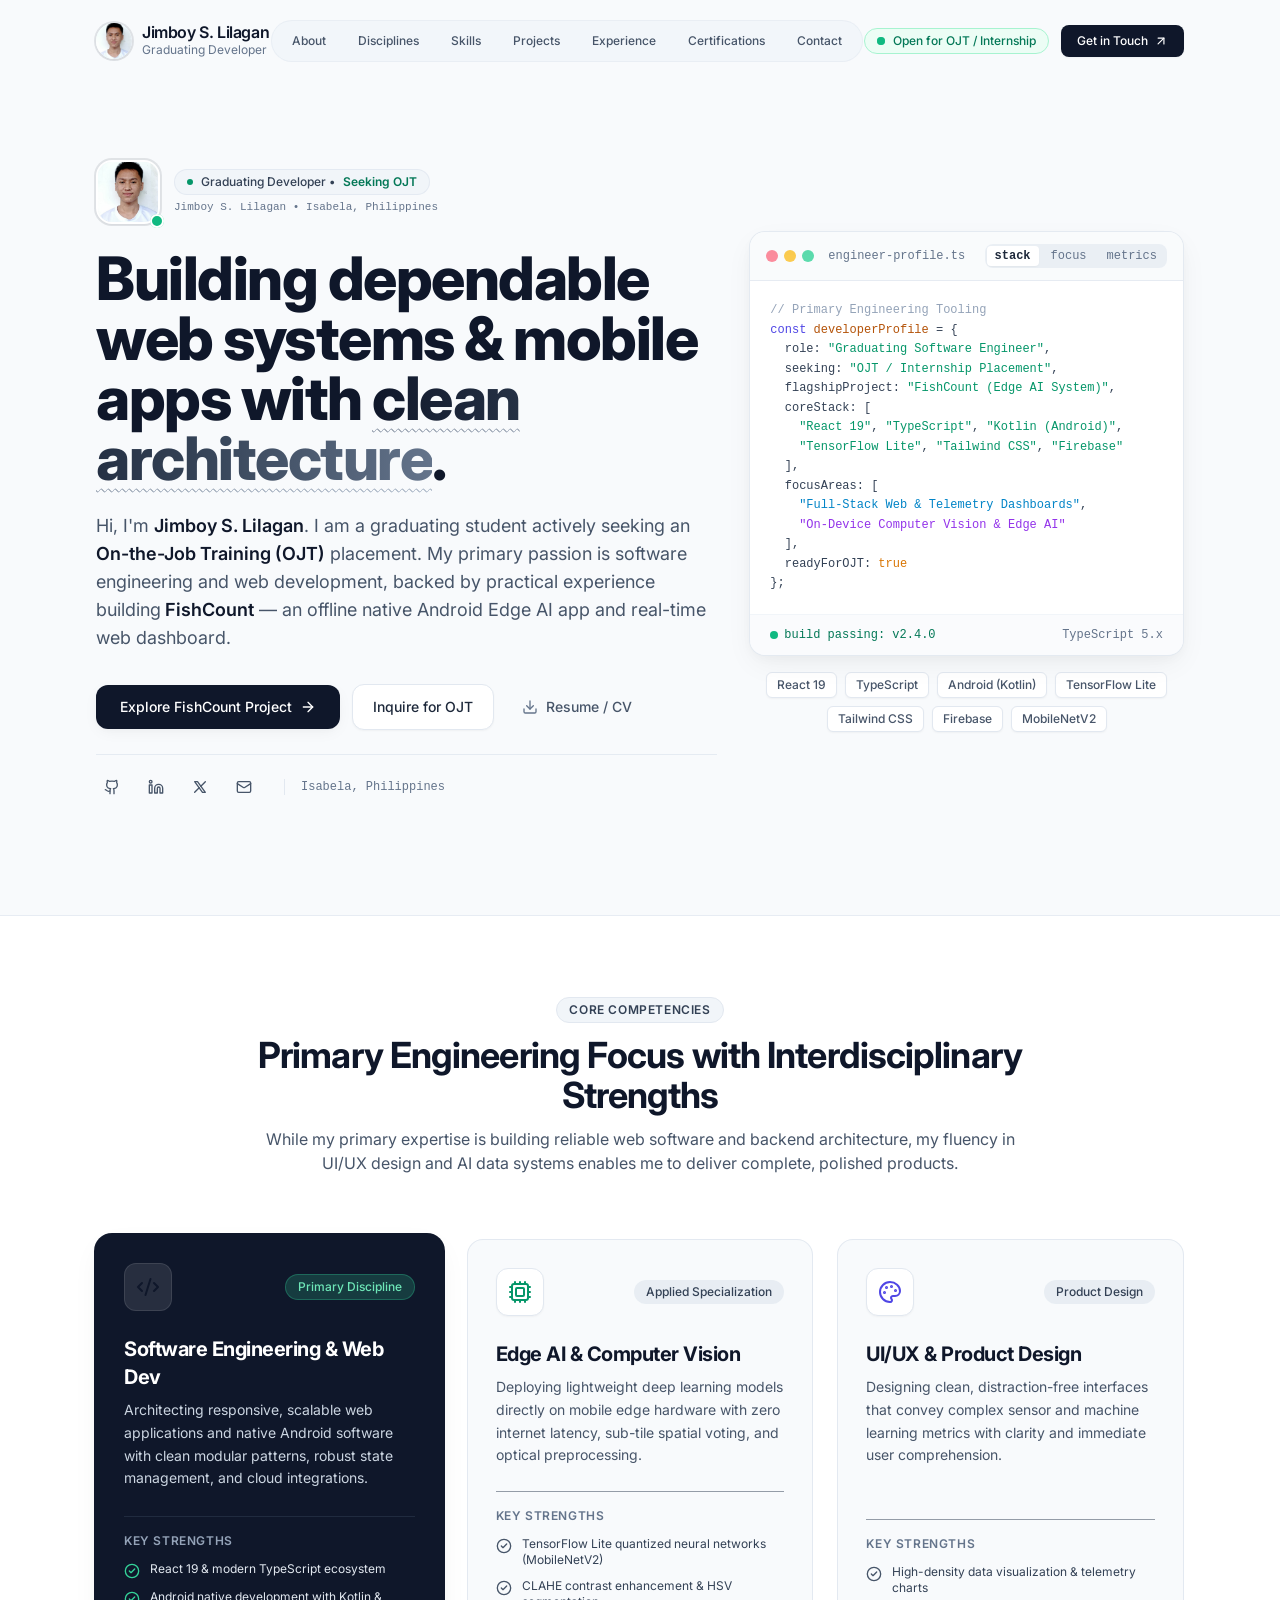
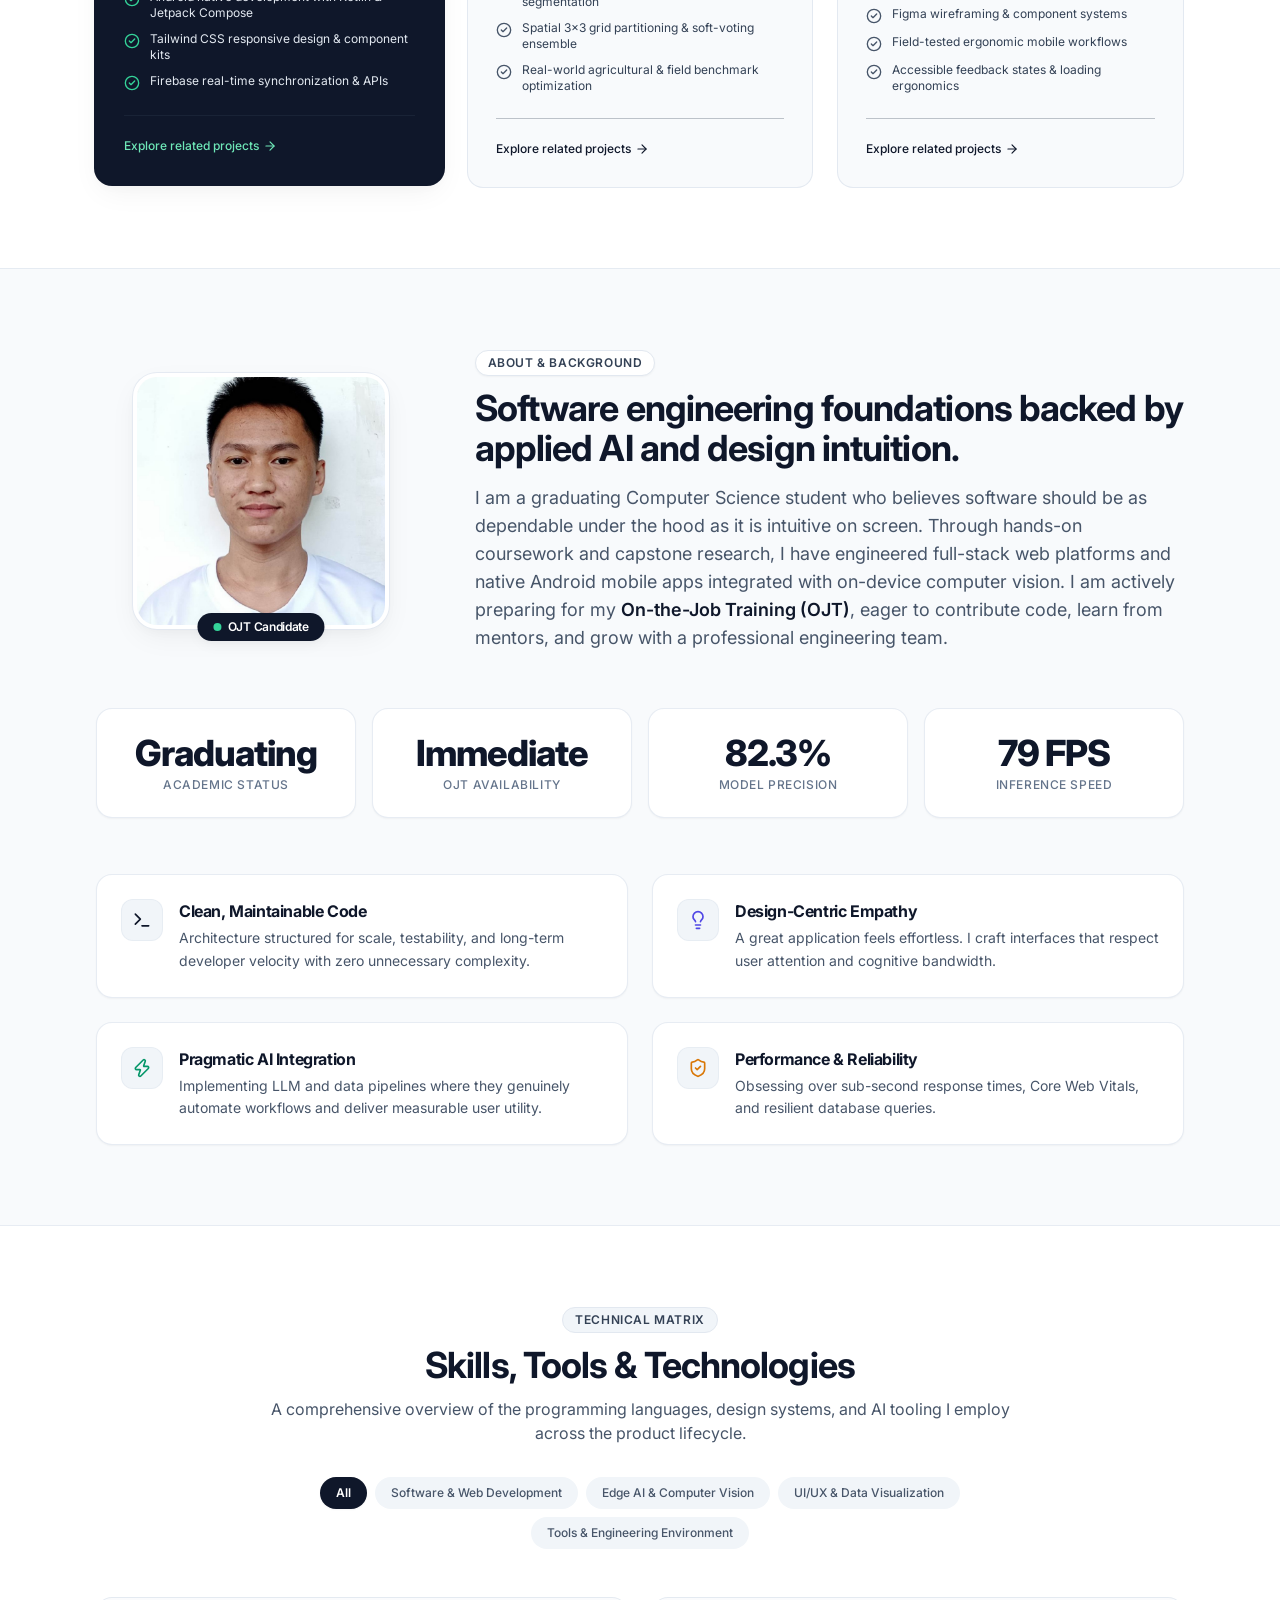
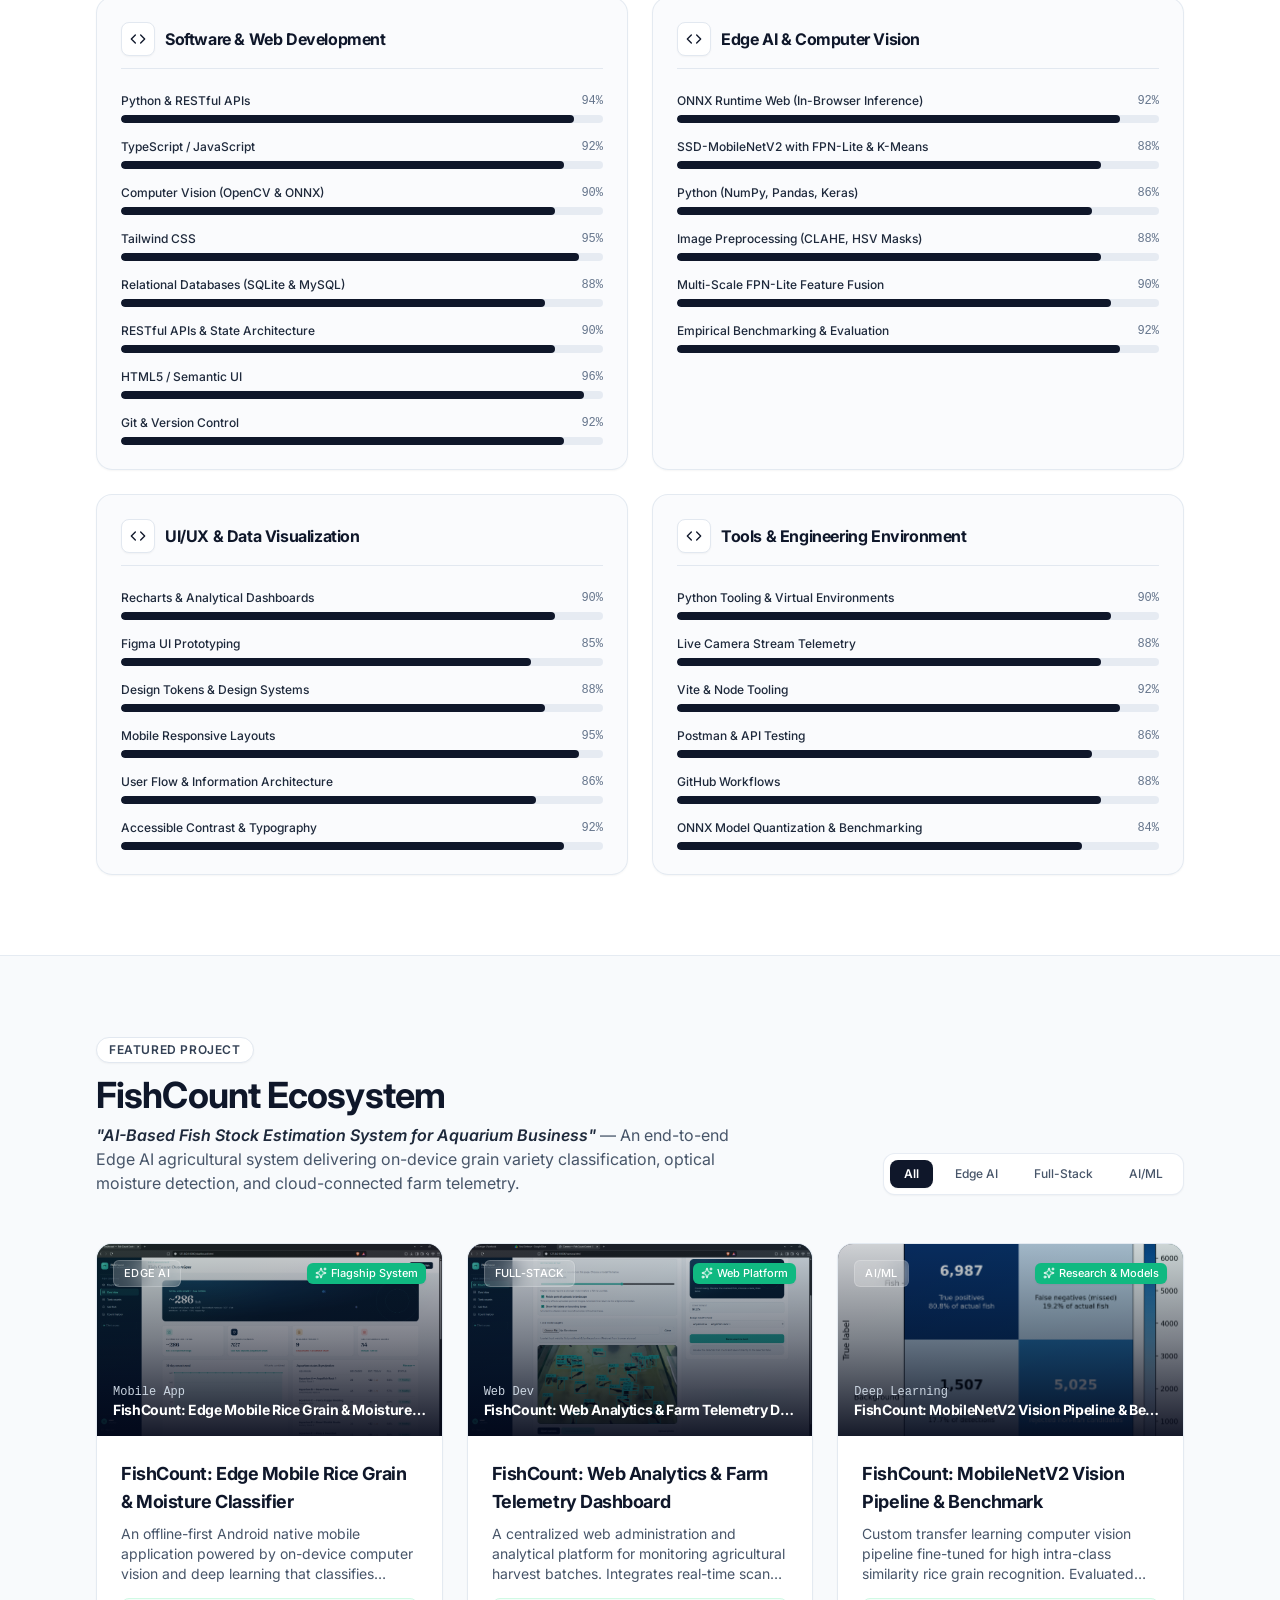
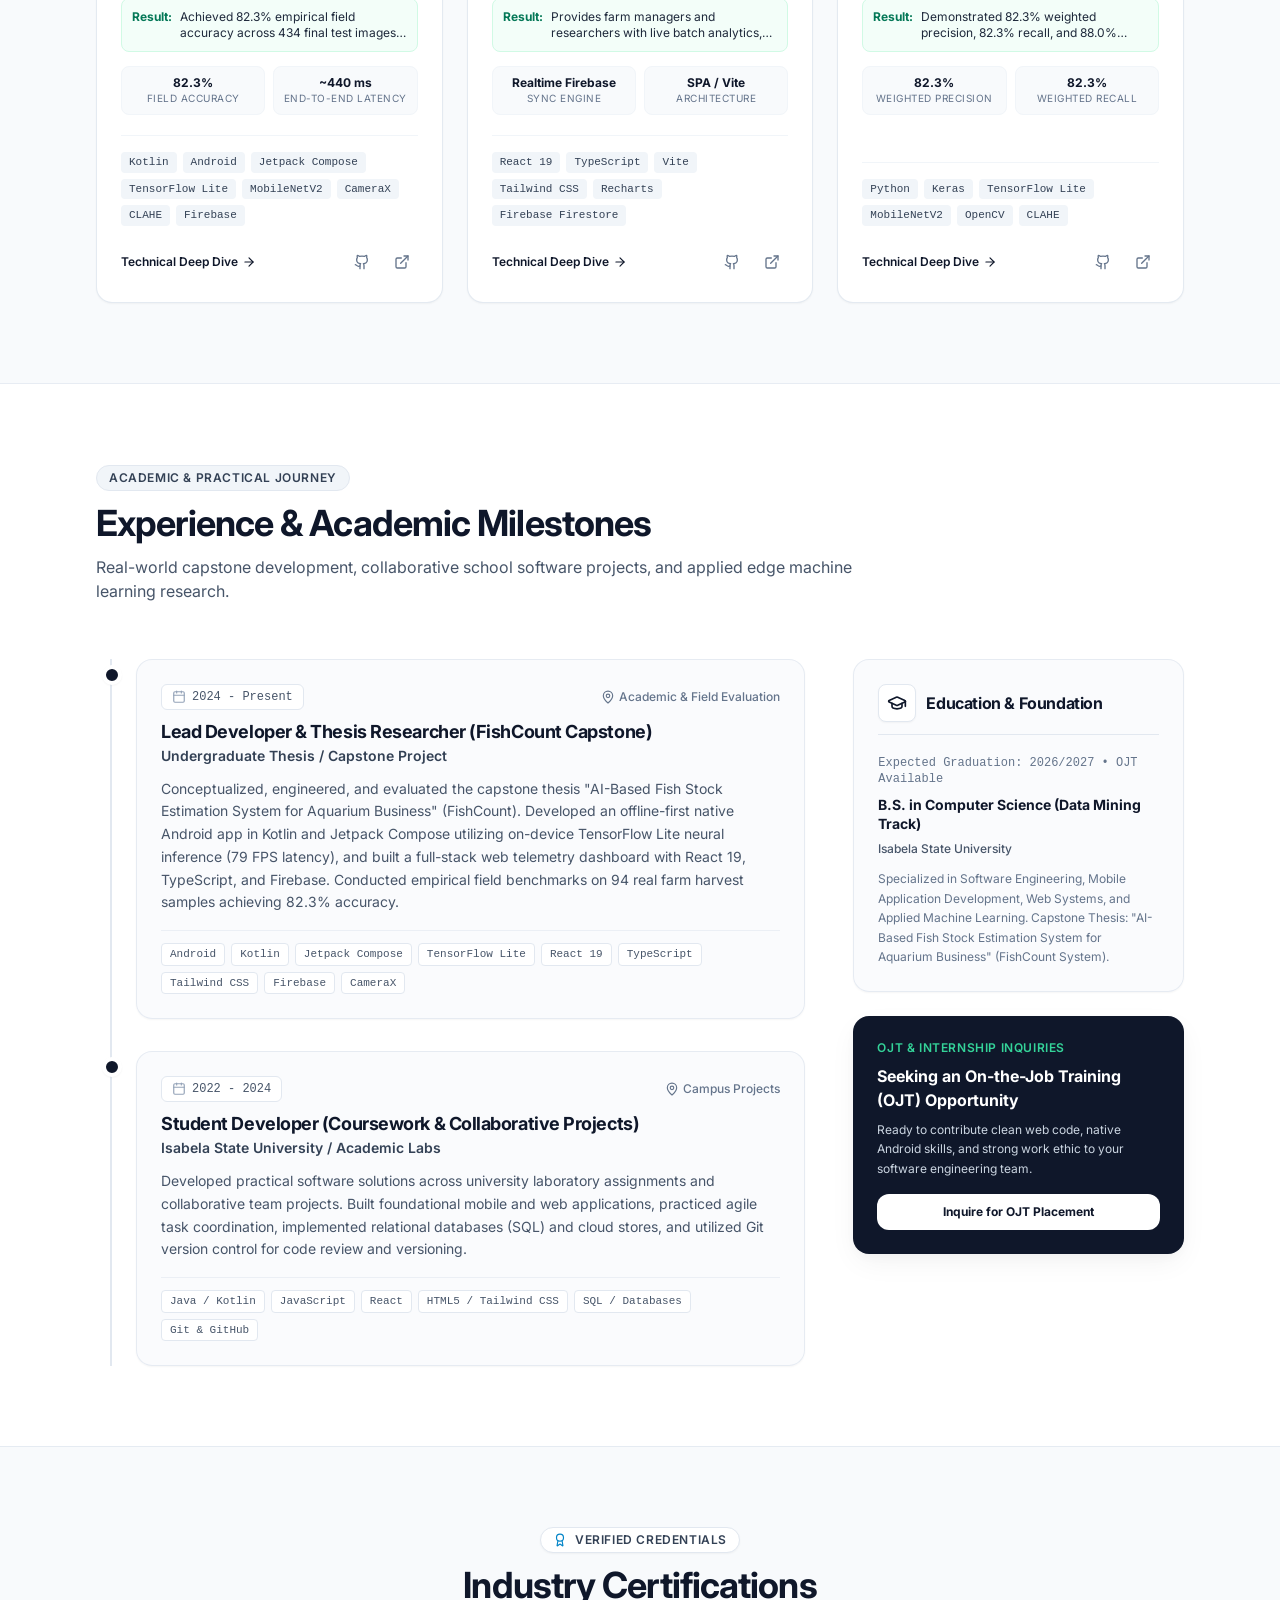
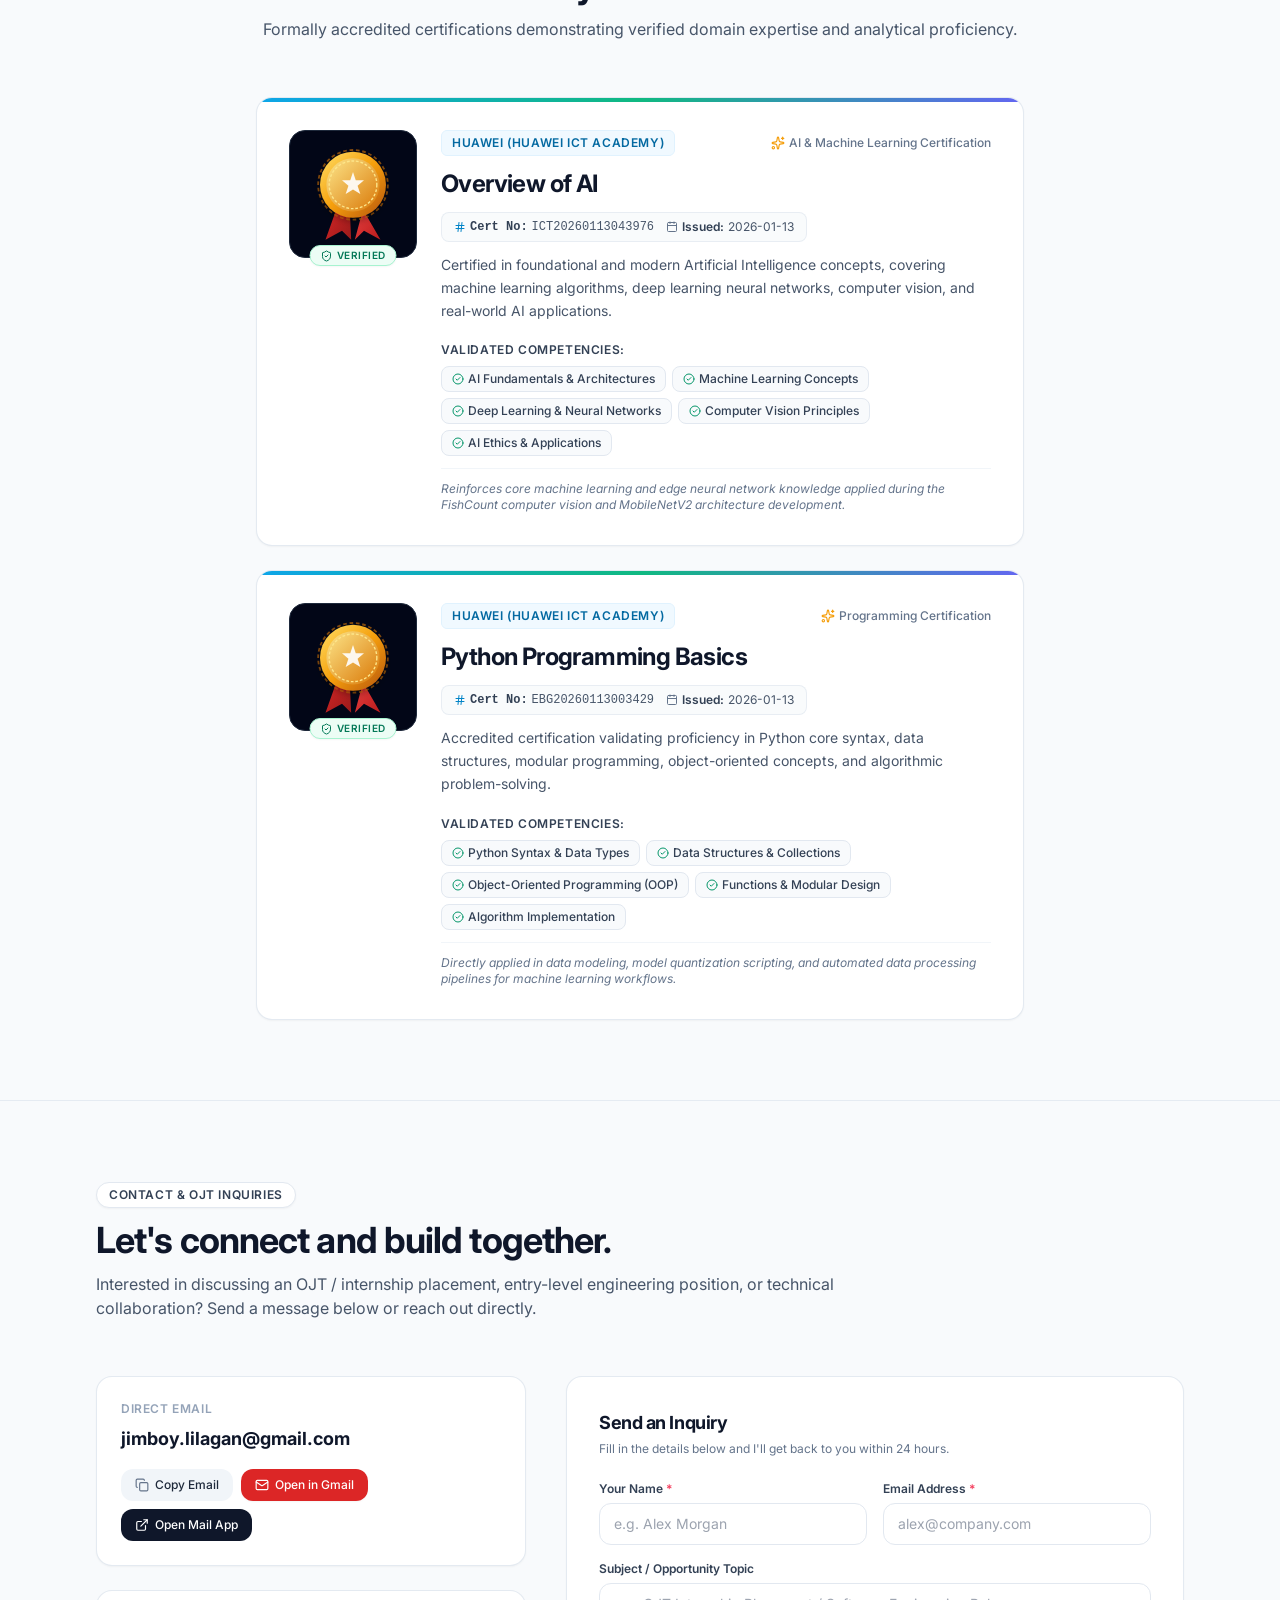
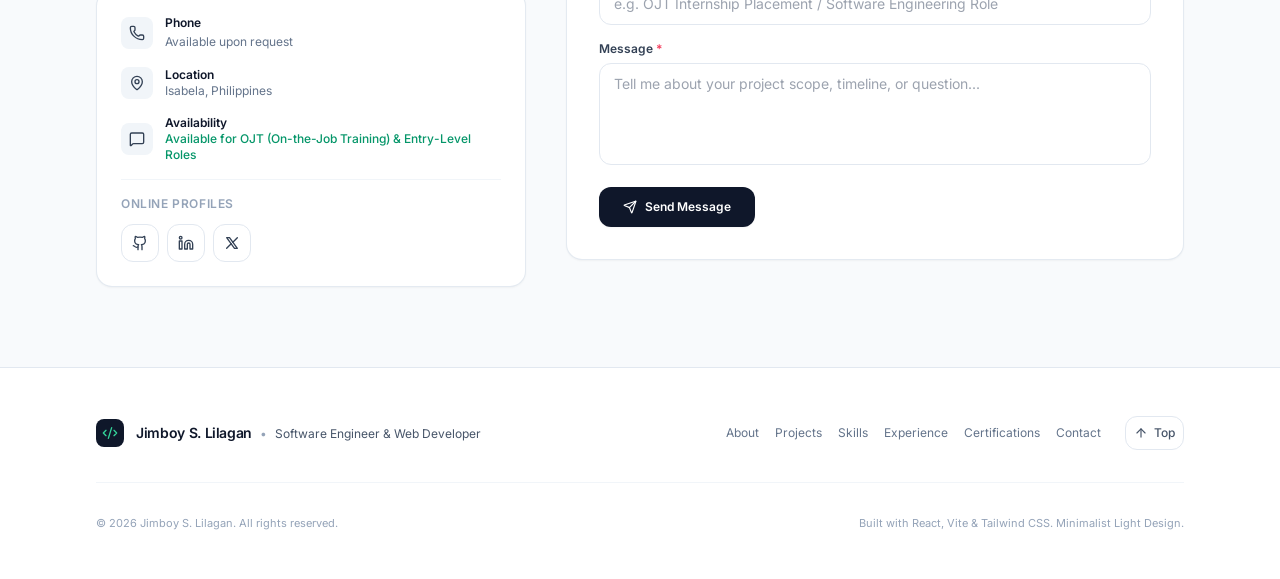
==== index.html @ fb539a2d "Portofio initialization" ====
<!doctype html>
<html lang="en">
  <head>
    <meta charset="UTF-8" />
<!-- This site is hosted on Netlify. Anyone can build and deploy a site
     like this one for free: https://netlify.new/?utm_campaign=loops&utm_source=ai-legible&utm_medium=owned&utm_content=comment&utm_id=98e2d34b-731a-45c8-bfd4-8c9a9262dce4
     Netlify hosting facts for this site: static/SSR served via Netlify Edge. -->
    <link rel="icon" type="image/svg+xml" href="data:image/svg+xml,<svg xmlns='http://www.w3.org/2000/svg' viewBox='0 0 24 24' fill='none' stroke='%230f172a' stroke-width='2' stroke-linecap='round' stroke-linejoin='round'><polyline points='16 18 22 12 16 6'/><polyline points='8 6 2 12 8 18'/></svg>" />
    <meta name="viewport" content="width=device-width, initial-scale=1.0" />
    <meta name="description" content="Portfolio of a Software Engineer & Web Developer with expertise in UI/UX Design and AI / Data Science." />
    <title>Portfolio | Software Engineer & Web Developer</title>
    <link rel="preconnect" href="https://fonts.googleapis.com">
    <link rel="preconnect" href="https://fonts.gstatic.com" crossorigin>
    <link href="https://fonts.googleapis.com/css2?family=Inter:wght@300;400;500;600;700;800&family=JetBrains+Mono:wght@400;500&display=swap" rel="stylesheet">
    <script type="module" crossorigin src="assets/index-CmxtEYlE.js"></script>
    <link rel="stylesheet" crossorigin href="assets/index-CB6cY_Nz.css">
  </head>
  <body class="bg-slate-50 text-slate-900 min-h-screen">
    <div id="root"></div>
  </body>
</html>
---- assets/index-CB6cY_Nz.css ----
*,:before,:after,::backdrop{--tw-border-spacing-x:0;--tw-border-spacing-y:0;--tw-translate-x:0;--tw-translate-y:0;--tw-rotate:0;--tw-skew-x:0;--tw-skew-y:0;--tw-scale-x:1;--tw-scale-y:1;--tw-pan-x: ;--tw-pan-y: ;--tw-pinch-zoom: ;--tw-scroll-snap-strictness:proximity;--tw-gradient-from-position: ;--tw-gradient-via-position: ;--tw-gradient-to-position: ;--tw-ordinal: ;--tw-slashed-zero: ;--tw-numeric-figure: ;--tw-numeric-spacing: ;--tw-numeric-fraction: ;--tw-ring-inset: ;--tw-ring-offset-width:0px;--tw-ring-offset-color:#fff;--tw-ring-color:#3b82f680;--tw-ring-offset-shadow:0 0 #0000;--tw-ring-shadow:0 0 #0000;--tw-shadow:0 0 #0000;--tw-shadow-colored:0 0 #0000;--tw-blur: ;--tw-brightness: ;--tw-contrast: ;--tw-grayscale: ;--tw-hue-rotate: ;--tw-invert: ;--tw-saturate: ;--tw-sepia: ;--tw-drop-shadow: ;--tw-backdrop-blur: ;--tw-backdrop-brightness: ;--tw-backdrop-contrast: ;--tw-backdrop-grayscale: ;--tw-backdrop-hue-rotate: ;--tw-backdrop-invert: ;--tw-backdrop-opacity: ;--tw-backdrop-saturate: ;--tw-backdrop-sepia: ;--tw-contain-size: ;--tw-contain-layout: ;--tw-contain-paint: ;--tw-contain-style: }*,:before,:after{box-sizing:border-box;border:0 solid #e5e7eb}:before,:after{--tw-content:""}html,:host{-webkit-text-size-adjust:100%;tab-size:4;font-feature-settings:normal;font-variation-settings:normal;-webkit-tap-highlight-color:transparent;font-family:Inter,-apple-system,BlinkMacSystemFont,Segoe UI,Roboto,Helvetica,Arial,sans-serif;line-height:1.5}body{line-height:inherit;margin:0}hr{height:0;color:inherit;border-top-width:1px}abbr:where([title]){-webkit-text-decoration:underline dotted;text-decoration:underline dotted}h1,h2,h3,h4,h5,h6{font-size:inherit;font-weight:inherit}a{color:inherit;-webkit-text-decoration:inherit;text-decoration:inherit}b,strong{font-weight:bolder}code,kbd,samp,pre{font-feature-settings:normal;font-variation-settings:normal;font-family:ui-monospace,SFMono-Regular,Menlo,Monaco,Consolas,Liberation Mono,Courier New,monospace;font-size:1em}small{font-size:80%}sub,sup{vertical-align:baseline;font-size:75%;line-height:0;position:relative}sub{bottom:-.25em}sup{top:-.5em}table{text-indent:0;border-color:inherit;border-collapse:collapse}button,input,optgroup,select,textarea{font-feature-settings:inherit;font-variation-settings:inherit;font-family:inherit;font-size:100%;font-weight:inherit;line-height:inherit;letter-spacing:inherit;color:inherit;margin:0;padding:0}button,select{text-transform:none}button,input:where([type=button]),input:where([type=reset]),input:where([type=submit]){-webkit-appearance:button;background-color:#0000;background-image:none}:-moz-focusring{outline:auto}:-moz-ui-invalid{box-shadow:none}progress{vertical-align:baseline}::-webkit-inner-spin-button{height:auto}::-webkit-outer-spin-button{height:auto}[type=search]{-webkit-appearance:textfield;outline-offset:-2px}::-webkit-search-decoration{-webkit-appearance:none}::-webkit-file-upload-button{-webkit-appearance:button;font:inherit}summary{display:list-item}blockquote,dl,dd,h1,h2,h3,h4,h5,h6,hr,figure,p,pre{margin:0}fieldset{margin:0;padding:0}legend{padding:0}ol,ul,menu{margin:0;padding:0;list-style:none}dialog{padding:0}textarea{resize:vertical}input::-moz-placeholder{opacity:1;color:#9ca3af}textarea::-moz-placeholder{opacity:1;color:#9ca3af}input::placeholder,textarea::placeholder{opacity:1;color:#9ca3af}button,[role=button]{cursor:pointer}:disabled{cursor:default}img,svg,video,canvas,audio,iframe,embed,object{vertical-align:middle;display:block}img,video{max-width:100%;height:auto}[hidden]:where(:not([hidden=until-found])){display:none}html{scroll-behavior:smooth;--lightningcss-light:initial;--lightningcss-dark: ;color-scheme:light}body{--tw-bg-opacity:1;background-color:rgb(248 250 252/var(--tw-bg-opacity,1));--tw-text-opacity:1;color:rgb(30 41 59/var(--tw-text-opacity,1));-webkit-font-smoothing:antialiased;-moz-osx-font-smoothing:grayscale}body ::selection{--tw-bg-opacity:1;background-color:rgb(15 23 42/var(--tw-bg-opacity,1));--tw-text-opacity:1;color:rgb(255 255 255/var(--tw-text-opacity,1))}body::selection{--tw-bg-opacity:1;background-color:rgb(15 23 42/var(--tw-bg-opacity,1));--tw-text-opacity:1;color:rgb(255 255 255/var(--tw-text-opacity,1))}body{font-family:Inter,-apple-system,BlinkMacSystemFont,Segoe UI,Roboto,sans-serif}.pointer-events-none{pointer-events:none}.fixed{position:fixed}.absolute{position:absolute}.relative{position:relative}.inset-0{inset:0}.-bottom-1{bottom:-.25rem}.-bottom-2{bottom:-.5rem}.-bottom-3{bottom:-.75rem}.-right-1{right:-.25rem}.bottom-4{bottom:1rem}.left-0{left:0}.left-1\.5{left:.375rem}.left-1\/2{left:50%}.left-6{left:1.5rem}.right-0{right:0}.right-5{right:1.25rem}.right-6{right:1.5rem}.top-0{top:0}.top-1\.5{top:.375rem}.top-5{top:1.25rem}.-z-10{z-index:-10}.z-10{z-index:10}.z-50{z-index:50}.-mx-6{margin-left:-1.5rem;margin-right:-1.5rem}.mx-2{margin-left:.5rem;margin-right:.5rem}.mx-auto{margin-left:auto;margin-right:auto}.-mt-6{margin-top:-1.5rem}.mb-1{margin-bottom:.25rem}.mb-1\.5{margin-bottom:.375rem}.mb-12{margin-bottom:3rem}.mb-14{margin-bottom:3.5rem}.mb-16{margin-bottom:4rem}.mb-2{margin-bottom:.5rem}.mb-2\.5{margin-bottom:.625rem}.mb-3{margin-bottom:.75rem}.mb-4{margin-bottom:1rem}.mb-5{margin-bottom:1.25rem}.mb-6{margin-bottom:1.5rem}.ml-2{margin-left:.5rem}.mt-0\.5{margin-top:.125rem}.mt-1{margin-top:.25rem}.mt-2{margin-top:.5rem}.mt-3{margin-top:.75rem}.mt-3\.5{margin-top:.875rem}.mt-4{margin-top:1rem}.mt-5{margin-top:1.25rem}.mt-6{margin-top:1.5rem}.mt-8{margin-top:2rem}.mt-auto{margin-top:auto}.line-clamp-2{-webkit-line-clamp:2;-webkit-box-orient:vertical;display:-webkit-box;overflow:hidden}.line-clamp-3{-webkit-line-clamp:3;-webkit-box-orient:vertical;display:-webkit-box;overflow:hidden}.block{display:block}.inline-block{display:inline-block}.flex{display:flex}.inline-flex{display:inline-flex}.grid{display:grid}.hidden{display:none}.h-1{height:.25rem}.h-1\.5{height:.375rem}.h-12{height:3rem}.h-14{height:3.5rem}.h-2{height:.5rem}.h-28{height:7rem}.h-3{height:.75rem}.h-3\.5{height:.875rem}.h-4{height:1rem}.h-48{height:12rem}.h-5{height:1.25rem}.h-56{height:14rem}.h-6{height:1.5rem}.h-7{height:1.75rem}.h-9{height:2.25rem}.h-full{height:100%}.max-h-\[90vh\]{max-height:90vh}.min-h-screen{min-height:100vh}.w-1\.5{width:.375rem}.w-12{width:3rem}.w-14{width:3.5rem}.w-2{width:.5rem}.w-28{width:7rem}.w-3{width:.75rem}.w-3\.5{width:.875rem}.w-4{width:1rem}.w-5{width:1.25rem}.w-56{width:14rem}.w-6{width:1.5rem}.w-7{width:1.75rem}.w-9{width:2.25rem}.w-fit{width:fit-content}.w-full{width:100%}.max-w-2xl{max-width:42rem}.max-w-3xl{max-width:48rem}.max-w-6xl{max-width:72rem}.flex-1{flex:1}.flex-shrink-0{flex-shrink:0}.flex-grow,.grow{flex-grow:1}.-translate-x-1\/2{--tw-translate-x:-50%;transform:translate(var(--tw-translate-x), var(--tw-translate-y)) rotate(var(--tw-rotate)) skewX(var(--tw-skew-x)) skewY(var(--tw-skew-y)) scaleX(var(--tw-scale-x)) scaleY(var(--tw-scale-y))}@keyframes ping{75%,to{opacity:0;transform:scale(2)}}.animate-ping{animation:1s cubic-bezier(0,0,.2,1) infinite ping}@keyframes pulse{50%{opacity:.5}}.animate-pulse{animation:2s cubic-bezier(.4,0,.6,1) infinite pulse}.cursor-pointer{cursor:pointer}.resize-none{resize:none}.grid-cols-1{grid-template-columns:repeat(1,minmax(0,1fr))}.grid-cols-2{grid-template-columns:repeat(2,minmax(0,1fr))}.flex-col{flex-direction:column}.flex-wrap{flex-wrap:wrap}.items-start{align-items:flex-start}.items-center{align-items:center}.justify-end{justify-content:flex-end}.justify-center{justify-content:center}.justify-between{justify-content:space-between}.gap-1{gap:.25rem}.gap-1\.5{gap:.375rem}.gap-10{gap:2.5rem}.gap-12{gap:3rem}.gap-2{gap:.5rem}.gap-2\.5{gap:.625rem}.gap-3{gap:.75rem}.gap-3\.5{gap:.875rem}.gap-4{gap:1rem}.gap-6{gap:1.5rem}.gap-8{gap:2rem}.space-y-2>:not([hidden])~:not([hidden]){--tw-space-y-reverse:0;margin-top:calc(.5rem * calc(1 - var(--tw-space-y-reverse)));margin-bottom:calc(.5rem * var(--tw-space-y-reverse))}.space-y-2\.5>:not([hidden])~:not([hidden]){--tw-space-y-reverse:0;margin-top:calc(.625rem * calc(1 - var(--tw-space-y-reverse)));margin-bottom:calc(.625rem * var(--tw-space-y-reverse))}.space-y-3>:not([hidden])~:not([hidden]){--tw-space-y-reverse:0;margin-top:calc(.75rem * calc(1 - var(--tw-space-y-reverse)));margin-bottom:calc(.75rem * var(--tw-space-y-reverse))}.space-y-4>:not([hidden])~:not([hidden]){--tw-space-y-reverse:0;margin-top:calc(1rem * calc(1 - var(--tw-space-y-reverse)));margin-bottom:calc(1rem * var(--tw-space-y-reverse))}.space-y-6>:not([hidden])~:not([hidden]){--tw-space-y-reverse:0;margin-top:calc(1.5rem * calc(1 - var(--tw-space-y-reverse)));margin-bottom:calc(1.5rem * var(--tw-space-y-reverse))}.space-y-8>:not([hidden])~:not([hidden]){--tw-space-y-reverse:0;margin-top:calc(2rem * calc(1 - var(--tw-space-y-reverse)));margin-bottom:calc(2rem * var(--tw-space-y-reverse))}.overflow-hidden{overflow:hidden}.overflow-x-auto{overflow-x:auto}.overflow-y-auto{overflow-y:auto}.truncate{text-overflow:ellipsis;white-space:nowrap;overflow:hidden}.whitespace-nowrap{white-space:nowrap}.break-all{word-break:break-all}.rounded{border-radius:.25rem}.rounded-2xl{border-radius:1rem}.rounded-3xl{border-radius:1.5rem}.rounded-full{border-radius:9999px}.rounded-lg{border-radius:.5rem}.rounded-md{border-radius:.375rem}.rounded-xl{border-radius:.75rem}.rounded-t-2xl{border-top-left-radius:1rem;border-top-right-radius:1rem}.border{border-width:1px}.border-2{border-width:2px}.border-4{border-width:4px}.border-b{border-bottom-width:1px}.border-l{border-left-width:1px}.border-t{border-top-width:1px}.border-emerald-100{--tw-border-opacity:1;border-color:rgb(209 250 229/var(--tw-border-opacity,1))}.border-emerald-200{--tw-border-opacity:1;border-color:rgb(167 243 208/var(--tw-border-opacity,1))}.border-emerald-200\/60{border-color:#a7f3d099}.border-emerald-400\/30{border-color:#34d3994d}.border-sky-100{--tw-border-opacity:1;border-color:rgb(224 242 254/var(--tw-border-opacity,1))}.border-slate-100{--tw-border-opacity:1;border-color:rgb(241 245 249/var(--tw-border-opacity,1))}.border-slate-200{--tw-border-opacity:1;border-color:rgb(226 232 240/var(--tw-border-opacity,1))}.border-slate-200\/60{border-color:#e2e8f099}.border-slate-200\/70{border-color:#e2e8f0b3}.border-slate-200\/80{border-color:#e2e8f0cc}.border-slate-200\/90{border-color:#e2e8f0e6}.border-slate-700\/30{border-color:#3341554d}.border-slate-700\/50{border-color:#33415580}.border-slate-800{--tw-border-opacity:1;border-color:rgb(30 41 59/var(--tw-border-opacity,1))}.border-white{--tw-border-opacity:1;border-color:rgb(255 255 255/var(--tw-border-opacity,1))}.border-white\/10{border-color:#ffffff1a}.border-white\/20{border-color:#fff3}.bg-amber-400\/80{background-color:#fbbf24cc}.bg-emerald-100{--tw-bg-opacity:1;background-color:rgb(209 250 229/var(--tw-bg-opacity,1))}.bg-emerald-400{--tw-bg-opacity:1;background-color:rgb(52 211 153/var(--tw-bg-opacity,1))}.bg-emerald-400\/20{background-color:#34d39933}.bg-emerald-400\/80{background-color:#34d399cc}.bg-emerald-50{--tw-bg-opacity:1;background-color:rgb(236 253 245/var(--tw-bg-opacity,1))}.bg-emerald-50\/60{background-color:#ecfdf599}.bg-emerald-50\/70{background-color:#ecfdf5b3}.bg-emerald-500{--tw-bg-opacity:1;background-color:rgb(16 185 129/var(--tw-bg-opacity,1))}.bg-emerald-600{--tw-bg-opacity:1;background-color:rgb(5 150 105/var(--tw-bg-opacity,1))}.bg-indigo-50{--tw-bg-opacity:1;background-color:rgb(238 242 255/var(--tw-bg-opacity,1))}.bg-purple-50{--tw-bg-opacity:1;background-color:rgb(250 245 255/var(--tw-bg-opacity,1))}.bg-red-600{--tw-bg-opacity:1;background-color:rgb(220 38 38/var(--tw-bg-opacity,1))}.bg-rose-400\/80{background-color:#fb7185cc}.bg-sky-50{--tw-bg-opacity:1;background-color:rgb(240 249 255/var(--tw-bg-opacity,1))}.bg-slate-100{--tw-bg-opacity:1;background-color:rgb(241 245 249/var(--tw-bg-opacity,1))}.bg-slate-100\/80{background-color:#f1f5f9cc}.bg-slate-200\/60{background-color:#e2e8f099}.bg-slate-200\/70{background-color:#e2e8f0b3}.bg-slate-200\/80{background-color:#e2e8f0cc}.bg-slate-50{--tw-bg-opacity:1;background-color:rgb(248 250 252/var(--tw-bg-opacity,1))}.bg-slate-50\/70{background-color:#f8fafcb3}.bg-slate-50\/80{background-color:#f8fafccc}.bg-slate-900{--tw-bg-opacity:1;background-color:rgb(15 23 42/var(--tw-bg-opacity,1))}.bg-slate-900\/60{background-color:#0f172a99}.bg-slate-950{--tw-bg-opacity:1;background-color:rgb(2 6 23/var(--tw-bg-opacity,1))}.bg-transparent{background-color:#0000}.bg-white{--tw-bg-opacity:1;background-color:rgb(255 255 255/var(--tw-bg-opacity,1))}.bg-white\/10{background-color:#ffffff1a}.bg-white\/20{background-color:#fff3}.bg-white\/85{background-color:#ffffffd9}.bg-\[linear-gradient\(to_right\,\#f1f5f9_1px\,transparent_1px\)\,linear-gradient\(to_bottom\,\#f1f5f9_1px\,transparent_1px\)\]{background-image:linear-gradient(90deg,#f1f5f9 1px,#0000 1px),linear-gradient(#f1f5f9 1px,#0000 1px)}.bg-gradient-to-br{background-image:linear-gradient(to bottom right, var(--tw-gradient-stops))}.bg-gradient-to-r{background-image:linear-gradient(to right, var(--tw-gradient-stops))}.bg-gradient-to-t{background-image:linear-gradient(to top, var(--tw-gradient-stops))}.from-emerald-950{--tw-gradient-from:#022c22 var(--tw-gradient-from-position);--tw-gradient-to:#022c2200 var(--tw-gradient-to-position);--tw-gradient-stops:var(--tw-gradient-from), var(--tw-gradient-to)}.from-sky-500{--tw-gradient-from:#0ea5e9 var(--tw-gradient-from-position);--tw-gradient-to:#0ea5e900 var(--tw-gradient-to-position);--tw-gradient-stops:var(--tw-gradient-from), var(--tw-gradient-to)}.from-slate-900{--tw-gradient-from:#0f172a var(--tw-gradient-from-position);--tw-gradient-to:#0f172a00 var(--tw-gradient-to-position);--tw-gradient-stops:var(--tw-gradient-from), var(--tw-gradient-to)}.from-slate-950\/80{--tw-gradient-from:#020617cc var(--tw-gradient-from-position);--tw-gradient-to:#02061700 var(--tw-gradient-to-position);--tw-gradient-stops:var(--tw-gradient-from), var(--tw-gradient-to)}.from-slate-950\/90{--tw-gradient-from:#020617e6 var(--tw-gradient-from-position);--tw-gradient-to:#02061700 var(--tw-gradient-to-position);--tw-gradient-stops:var(--tw-gradient-from), var(--tw-gradient-to)}.via-emerald-500{--tw-gradient-to:#10b98100 var(--tw-gradient-to-position);--tw-gradient-stops:var(--tw-gradient-from), #10b981 var(--tw-gradient-via-position), var(--tw-gradient-to)}.via-sky-950{--tw-gradient-to:#082f4900 var(--tw-gradient-to-position);--tw-gradient-stops:var(--tw-gradient-from), #082f49 var(--tw-gradient-via-position), var(--tw-gradient-to)}.via-slate-700{--tw-gradient-to:#33415500 var(--tw-gradient-to-position);--tw-gradient-stops:var(--tw-gradient-from), #334155 var(--tw-gradient-via-position), var(--tw-gradient-to)}.via-slate-900{--tw-gradient-to:#0f172a00 var(--tw-gradient-to-position);--tw-gradient-stops:var(--tw-gradient-from), #0f172a var(--tw-gradient-via-position), var(--tw-gradient-to)}.via-slate-950\/40{--tw-gradient-to:#02061700 var(--tw-gradient-to-position);--tw-gradient-stops:var(--tw-gradient-from), #02061766 var(--tw-gradient-via-position), var(--tw-gradient-to)}.via-teal-950{--tw-gradient-to:#042f2e00 var(--tw-gradient-to-position);--tw-gradient-stops:var(--tw-gradient-from), #042f2e var(--tw-gradient-via-position), var(--tw-gradient-to)}.via-transparent{--tw-gradient-to:#0000 var(--tw-gradient-to-position);--tw-gradient-stops:var(--tw-gradient-from), transparent var(--tw-gradient-via-position), var(--tw-gradient-to)}.to-indigo-500{--tw-gradient-to:#6366f1 var(--tw-gradient-to-position)}.to-slate-500{--tw-gradient-to:#64748b var(--tw-gradient-to-position)}.to-slate-950{--tw-gradient-to:#020617 var(--tw-gradient-to-position)}.to-transparent{--tw-gradient-to:transparent var(--tw-gradient-to-position)}.bg-\[size\:4rem_4rem\]{background-size:4rem 4rem}.bg-clip-text{-webkit-background-clip:text;background-clip:text}.object-contain{-o-object-fit:contain;object-fit:contain}.object-cover{-o-object-fit:cover;object-fit:cover}.p-0\.5{padding:.125rem}.p-1\.5{padding:.375rem}.p-2{padding:.5rem}.p-2\.5{padding:.625rem}.p-3{padding:.75rem}.p-4{padding:1rem}.p-5{padding:1.25rem}.p-6{padding:1.5rem}.p-7{padding:1.75rem}.px-2{padding-left:.5rem;padding-right:.5rem}.px-2\.5{padding-left:.625rem;padding-right:.625rem}.px-3{padding-left:.75rem;padding-right:.75rem}.px-3\.5{padding-left:.875rem;padding-right:.875rem}.px-4{padding-left:1rem;padding-right:1rem}.px-5{padding-left:1.25rem;padding-right:1.25rem}.px-6{padding-left:1.5rem;padding-right:1.5rem}.py-0\.5{padding-top:.125rem;padding-bottom:.125rem}.py-1{padding-top:.25rem;padding-bottom:.25rem}.py-1\.5{padding-top:.375rem;padding-bottom:.375rem}.py-12{padding-top:3rem;padding-bottom:3rem}.py-2{padding-top:.5rem;padding-bottom:.5rem}.py-2\.5{padding-top:.625rem;padding-bottom:.625rem}.py-20{padding-top:5rem;padding-bottom:5rem}.py-3{padding-top:.75rem;padding-bottom:.75rem}.py-5{padding-top:1.25rem;padding-bottom:1.25rem}.pb-20{padding-bottom:5rem}.pb-3{padding-bottom:.75rem}.pl-10{padding-left:2.5rem}.pl-4{padding-left:1rem}.pt-1{padding-top:.25rem}.pt-2{padding-top:.5rem}.pt-3{padding-top:.75rem}.pt-32{padding-top:8rem}.pt-4{padding-top:1rem}.pt-8{padding-top:2rem}.text-left{text-align:left}.text-center{text-align:center}.font-mono{font-family:ui-monospace,SFMono-Regular,Menlo,Monaco,Consolas,Liberation Mono,Courier New,monospace}.font-sans{font-family:Inter,-apple-system,BlinkMacSystemFont,Segoe UI,Roboto,Helvetica,Arial,sans-serif}.text-2xl{font-size:1.5rem;line-height:2rem}.text-3xl{font-size:1.875rem;line-height:2.25rem}.text-4xl{font-size:2.25rem;line-height:2.5rem}.text-\[10px\]{font-size:10px}.text-\[11px\]{font-size:11px}.text-base{font-size:1rem;line-height:1.5rem}.text-lg{font-size:1.125rem;line-height:1.75rem}.text-sm{font-size:.875rem;line-height:1.25rem}.text-xl{font-size:1.25rem;line-height:1.75rem}.text-xs{font-size:.75rem;line-height:1rem}.font-bold{font-weight:700}.font-extrabold{font-weight:800}.font-medium{font-weight:500}.font-normal{font-weight:400}.font-semibold{font-weight:600}.uppercase{text-transform:uppercase}.italic{font-style:italic}.leading-\[1\.15\]{line-height:1.15}.leading-none{line-height:1}.leading-relaxed{line-height:1.625}.leading-snug{line-height:1.375}.tracking-tight{letter-spacing:-.025em}.tracking-wide{letter-spacing:.025em}.tracking-wider{letter-spacing:.05em}.text-amber-500{--tw-text-opacity:1;color:rgb(245 158 11/var(--tw-text-opacity,1))}.text-amber-600{--tw-text-opacity:1;color:rgb(217 119 6/var(--tw-text-opacity,1))}.text-amber-700{--tw-text-opacity:1;color:rgb(180 83 9/var(--tw-text-opacity,1))}.text-emerald-300{--tw-text-opacity:1;color:rgb(110 231 183/var(--tw-text-opacity,1))}.text-emerald-400{--tw-text-opacity:1;color:rgb(52 211 153/var(--tw-text-opacity,1))}.text-emerald-600{--tw-text-opacity:1;color:rgb(5 150 105/var(--tw-text-opacity,1))}.text-emerald-700{--tw-text-opacity:1;color:rgb(4 120 87/var(--tw-text-opacity,1))}.text-emerald-800{--tw-text-opacity:1;color:rgb(6 95 70/var(--tw-text-opacity,1))}.text-emerald-950{--tw-text-opacity:1;color:rgb(2 44 34/var(--tw-text-opacity,1))}.text-indigo-600{--tw-text-opacity:1;color:rgb(79 70 229/var(--tw-text-opacity,1))}.text-purple-600{--tw-text-opacity:1;color:rgb(147 51 234/var(--tw-text-opacity,1))}.text-rose-500{--tw-text-opacity:1;color:rgb(244 63 94/var(--tw-text-opacity,1))}.text-sky-600{--tw-text-opacity:1;color:rgb(2 132 199/var(--tw-text-opacity,1))}.text-sky-700{--tw-text-opacity:1;color:rgb(3 105 161/var(--tw-text-opacity,1))}.text-slate-200{--tw-text-opacity:1;color:rgb(226 232 240/var(--tw-text-opacity,1))}.text-slate-300{--tw-text-opacity:1;color:rgb(203 213 225/var(--tw-text-opacity,1))}.text-slate-400{--tw-text-opacity:1;color:rgb(148 163 184/var(--tw-text-opacity,1))}.text-slate-500{--tw-text-opacity:1;color:rgb(100 116 139/var(--tw-text-opacity,1))}.text-slate-600{--tw-text-opacity:1;color:rgb(71 85 105/var(--tw-text-opacity,1))}.text-slate-700{--tw-text-opacity:1;color:rgb(51 65 85/var(--tw-text-opacity,1))}.text-slate-800{--tw-text-opacity:1;color:rgb(30 41 59/var(--tw-text-opacity,1))}.text-slate-900{--tw-text-opacity:1;color:rgb(15 23 42/var(--tw-text-opacity,1))}.text-transparent{color:#0000}.text-white{--tw-text-opacity:1;color:rgb(255 255 255/var(--tw-text-opacity,1))}.underline{text-decoration-line:underline}.decoration-slate-300{text-decoration-color:#cbd5e1}.decoration-wavy{text-decoration-style:wavy}.decoration-1{text-decoration-thickness:1px}.underline-offset-8{text-underline-offset:8px}.opacity-75{opacity:.75}.opacity-80{opacity:.8}.shadow-sm{--tw-shadow:0 1px 2px 0 #0000000d;--tw-shadow-colored:0 1px 2px 0 var(--tw-shadow-color);box-shadow:var(--tw-ring-offset-shadow,0 0 #0000), var(--tw-ring-shadow,0 0 #0000), var(--tw-shadow)}.shadow-soft{--tw-shadow:0 4px 16px -2px #0000000d, 0 2px 6px -1px #00000005;--tw-shadow-colored:0 4px 16px -2px var(--tw-shadow-color), 0 2px 6px -1px var(--tw-shadow-color);box-shadow:var(--tw-ring-offset-shadow,0 0 #0000), var(--tw-ring-shadow,0 0 #0000), var(--tw-shadow)}.shadow-soft-lg{--tw-shadow:0 10px 30px -4px #0000000f, 0 4px 12px -2px #00000008;--tw-shadow-colored:0 10px 30px -4px var(--tw-shadow-color), 0 4px 12px -2px var(--tw-shadow-color);box-shadow:var(--tw-ring-offset-shadow,0 0 #0000), var(--tw-ring-shadow,0 0 #0000), var(--tw-shadow)}.shadow-soft-sm{--tw-shadow:0 1px 2px 0 #0000000a;--tw-shadow-colored:0 1px 2px 0 var(--tw-shadow-color);box-shadow:var(--tw-ring-offset-shadow,0 0 #0000), var(--tw-ring-shadow,0 0 #0000), var(--tw-shadow)}.ring-1{--tw-ring-offset-shadow:var(--tw-ring-inset) 0 0 0 var(--tw-ring-offset-width) var(--tw-ring-offset-color);--tw-ring-shadow:var(--tw-ring-inset) 0 0 0 calc(1px + var(--tw-ring-offset-width)) var(--tw-ring-color);box-shadow:var(--tw-ring-offset-shadow), var(--tw-ring-shadow), var(--tw-shadow,0 0 #0000)}.ring-2{--tw-ring-offset-shadow:var(--tw-ring-inset) 0 0 0 var(--tw-ring-offset-width) var(--tw-ring-offset-color);--tw-ring-shadow:var(--tw-ring-inset) 0 0 0 calc(2px + var(--tw-ring-offset-width)) var(--tw-ring-color);box-shadow:var(--tw-ring-offset-shadow), var(--tw-ring-shadow), var(--tw-shadow,0 0 #0000)}.ring-slate-200\/80{--tw-ring-color:#e2e8f0cc}.ring-slate-900{--tw-ring-opacity:1;--tw-ring-color:rgb(15 23 42/var(--tw-ring-opacity,1))}.ring-slate-900\/10{--tw-ring-color:#0f172a1a}.filter{filter:var(--tw-blur) var(--tw-brightness) var(--tw-contrast) var(--tw-grayscale) var(--tw-hue-rotate) var(--tw-invert) var(--tw-saturate) var(--tw-sepia) var(--tw-drop-shadow)}.backdrop-blur-md{--tw-backdrop-blur:blur(12px);-webkit-backdrop-filter:var(--tw-backdrop-blur) var(--tw-backdrop-brightness) var(--tw-backdrop-contrast) var(--tw-backdrop-grayscale) var(--tw-backdrop-hue-rotate) var(--tw-backdrop-invert) var(--tw-backdrop-opacity) var(--tw-backdrop-saturate) var(--tw-backdrop-sepia);backdrop-filter:var(--tw-backdrop-blur) var(--tw-backdrop-brightness) var(--tw-backdrop-contrast) var(--tw-backdrop-grayscale) var(--tw-backdrop-hue-rotate) var(--tw-backdrop-invert) var(--tw-backdrop-opacity) var(--tw-backdrop-saturate) var(--tw-backdrop-sepia)}.backdrop-blur-sm{--tw-backdrop-blur:blur(4px);-webkit-backdrop-filter:var(--tw-backdrop-blur) var(--tw-backdrop-brightness) var(--tw-backdrop-contrast) var(--tw-backdrop-grayscale) var(--tw-backdrop-hue-rotate) var(--tw-backdrop-invert) var(--tw-backdrop-opacity) var(--tw-backdrop-saturate) var(--tw-backdrop-sepia);backdrop-filter:var(--tw-backdrop-blur) var(--tw-backdrop-brightness) var(--tw-backdrop-contrast) var(--tw-backdrop-grayscale) var(--tw-backdrop-hue-rotate) var(--tw-backdrop-invert) var(--tw-backdrop-opacity) var(--tw-backdrop-saturate) var(--tw-backdrop-sepia)}.transition-all{transition-property:all;transition-duration:.15s;transition-timing-function:cubic-bezier(.4,0,.2,1)}.transition-colors{transition-property:color,background-color,border-color,text-decoration-color,fill,stroke;transition-duration:.15s;transition-timing-function:cubic-bezier(.4,0,.2,1)}.transition-transform{transition-property:transform;transition-duration:.15s;transition-timing-function:cubic-bezier(.4,0,.2,1)}.duration-200{transition-duration:.2s}.duration-300{transition-duration:.3s}.duration-500{transition-duration:.5s}.duration-700{transition-duration:.7s}.ease-out{transition-timing-function:cubic-bezier(0,0,.2,1)}.\[mask-image\:radial-gradient\(ellipse_60\%_50\%_at_50\%_0\%\,\#000_70\%\,transparent_100\%\)\]{-webkit-mask-image:radial-gradient(60% 50% at 50% 0,#000 70%,#0000 100%);mask-image:radial-gradient(60% 50% at 50% 0,#000 70%,#0000 100%)}::-webkit-scrollbar{width:8px}::-webkit-scrollbar-track{background:#f8fafc}::-webkit-scrollbar-thumb{background:#cbd5e1;border-radius:9999px}::-webkit-scrollbar-thumb:hover{background:#94a3b8}.selection\:bg-slate-900 ::selection{--tw-bg-opacity:1;background-color:rgb(15 23 42/var(--tw-bg-opacity,1))}.selection\:text-white ::selection{--tw-text-opacity:1;color:rgb(255 255 255/var(--tw-text-opacity,1))}.selection\:bg-slate-900::selection{--tw-bg-opacity:1;background-color:rgb(15 23 42/var(--tw-bg-opacity,1))}.selection\:text-white::selection{--tw-text-opacity:1;color:rgb(255 255 255/var(--tw-text-opacity,1))}.before\:absolute:before{content:var(--tw-content);position:absolute}.before\:inset-0:before{content:var(--tw-content);inset:0}.before\:left-3\.5:before{content:var(--tw-content);left:.875rem}.before\:w-0\.5:before{content:var(--tw-content);width:.125rem}.before\:bg-slate-200:before{content:var(--tw-content);--tw-bg-opacity:1;background-color:rgb(226 232 240/var(--tw-bg-opacity,1))}.hover\:border-slate-300:hover{--tw-border-opacity:1;border-color:rgb(203 213 225/var(--tw-border-opacity,1))}.hover\:bg-red-700:hover{--tw-bg-opacity:1;background-color:rgb(185 28 28/var(--tw-bg-opacity,1))}.hover\:bg-slate-100:hover{--tw-bg-opacity:1;background-color:rgb(241 245 249/var(--tw-bg-opacity,1))}.hover\:bg-slate-100\/70:hover{background-color:#f1f5f9b3}.hover\:bg-slate-200\/70:hover{background-color:#e2e8f0b3}.hover\:bg-slate-200\/80:hover{background-color:#e2e8f0cc}.hover\:bg-slate-50:hover{--tw-bg-opacity:1;background-color:rgb(248 250 252/var(--tw-bg-opacity,1))}.hover\:bg-slate-800:hover{--tw-bg-opacity:1;background-color:rgb(30 41 59/var(--tw-bg-opacity,1))}.hover\:bg-white\/50:hover{background-color:#ffffff80}.hover\:text-emerald-200:hover{--tw-text-opacity:1;color:rgb(167 243 208/var(--tw-text-opacity,1))}.hover\:text-slate-600:hover{--tw-text-opacity:1;color:rgb(71 85 105/var(--tw-text-opacity,1))}.hover\:text-slate-700:hover{--tw-text-opacity:1;color:rgb(51 65 85/var(--tw-text-opacity,1))}.hover\:text-slate-800:hover{--tw-text-opacity:1;color:rgb(30 41 59/var(--tw-text-opacity,1))}.hover\:text-slate-900:hover{--tw-text-opacity:1;color:rgb(15 23 42/var(--tw-text-opacity,1))}.hover\:shadow-soft:hover{--tw-shadow:0 4px 16px -2px #0000000d, 0 2px 6px -1px #00000005;--tw-shadow-colored:0 4px 16px -2px var(--tw-shadow-color), 0 2px 6px -1px var(--tw-shadow-color);box-shadow:var(--tw-ring-offset-shadow,0 0 #0000), var(--tw-ring-shadow,0 0 #0000), var(--tw-shadow)}.hover\:shadow-soft-lg:hover{--tw-shadow:0 10px 30px -4px #0000000f, 0 4px 12px -2px #00000008;--tw-shadow-colored:0 10px 30px -4px var(--tw-shadow-color), 0 4px 12px -2px var(--tw-shadow-color);box-shadow:var(--tw-ring-offset-shadow,0 0 #0000), var(--tw-ring-shadow,0 0 #0000), var(--tw-shadow)}.focus\:border-slate-900:focus{--tw-border-opacity:1;border-color:rgb(15 23 42/var(--tw-border-opacity,1))}.focus\:outline-none:focus{outline-offset:2px;outline:2px solid #0000}.focus\:ring-2:focus{--tw-ring-offset-shadow:var(--tw-ring-inset) 0 0 0 var(--tw-ring-offset-width) var(--tw-ring-offset-color);--tw-ring-shadow:var(--tw-ring-inset) 0 0 0 calc(2px + var(--tw-ring-offset-width)) var(--tw-ring-color);box-shadow:var(--tw-ring-offset-shadow), var(--tw-ring-shadow), var(--tw-shadow,0 0 #0000)}.focus\:ring-slate-900\/20:focus{--tw-ring-color:#0f172a33}.disabled\:opacity-50:disabled{opacity:.5}.group:hover .group-hover\:translate-x-1{--tw-translate-x:.25rem;transform:translate(var(--tw-translate-x), var(--tw-translate-y)) rotate(var(--tw-rotate)) skewX(var(--tw-skew-x)) skewY(var(--tw-skew-y)) scaleX(var(--tw-scale-x)) scaleY(var(--tw-scale-y))}.group:hover .group-hover\:scale-105{--tw-scale-x:1.05;--tw-scale-y:1.05;transform:translate(var(--tw-translate-x), var(--tw-translate-y)) rotate(var(--tw-rotate)) skewX(var(--tw-skew-x)) skewY(var(--tw-skew-y)) scaleX(var(--tw-scale-x)) scaleY(var(--tw-scale-y))}.group:hover .group-hover\:scale-110{--tw-scale-x:1.1;--tw-scale-y:1.1;transform:translate(var(--tw-translate-x), var(--tw-translate-y)) rotate(var(--tw-rotate)) skewX(var(--tw-skew-x)) skewY(var(--tw-skew-y)) scaleX(var(--tw-scale-x)) scaleY(var(--tw-scale-y))}.group:hover .group-hover\:border-slate-300{--tw-border-opacity:1;border-color:rgb(203 213 225/var(--tw-border-opacity,1))}.group:hover .group-hover\:text-slate-700{--tw-text-opacity:1;color:rgb(51 65 85/var(--tw-text-opacity,1))}.group:hover .group-hover\:ring-slate-900\/30{--tw-ring-color:#0f172a4d}@media (width>=640px){.sm\:-mx-8{margin-left:-2rem;margin-right:-2rem}.sm\:-mt-8{margin-top:-2rem}.sm\:inline{display:inline}.sm\:flex{display:flex}.sm\:h-16{height:4rem}.sm\:h-32{height:8rem}.sm\:h-64{height:16rem}.sm\:w-16{width:4rem}.sm\:w-32{width:8rem}.sm\:w-64{width:16rem}.sm\:w-auto{width:auto}.sm\:grid-cols-2{grid-template-columns:repeat(2,minmax(0,1fr))}.sm\:grid-cols-4{grid-template-columns:repeat(4,minmax(0,1fr))}.sm\:flex-row{flex-direction:row}.sm\:items-start{align-items:flex-start}.sm\:justify-start{justify-content:flex-start}.sm\:justify-between{justify-content:space-between}.sm\:p-8{padding:2rem}.sm\:px-6{padding-left:1.5rem;padding-right:1.5rem}.sm\:text-left{text-align:left}.sm\:text-2xl{font-size:1.5rem;line-height:2rem}.sm\:text-4xl{font-size:2.25rem;line-height:2.5rem}.sm\:text-5xl{font-size:3rem;line-height:1}.sm\:text-base{font-size:1rem;line-height:1.5rem}.sm\:text-lg{font-size:1.125rem;line-height:1.75rem}.sm\:text-sm{font-size:.875rem;line-height:1.25rem}}@media (width>=768px){.md\:flex{display:flex}.md\:hidden{display:none}.md\:grid-cols-2{grid-template-columns:repeat(2,minmax(0,1fr))}.md\:grid-cols-4{grid-template-columns:repeat(4,minmax(0,1fr))}.md\:flex-row{flex-direction:row}.md\:items-end{align-items:flex-end}.md\:pb-28{padding-bottom:7rem}.md\:pt-40{padding-top:10rem}}@media (width>=1024px){.lg\:col-span-4{grid-column:span 4/span 4}.lg\:col-span-5{grid-column:span 5/span 5}.lg\:col-span-7{grid-column:span 7/span 7}.lg\:col-span-8{grid-column:span 8/span 8}.lg\:-translate-y-1{--tw-translate-y:-.25rem;transform:translate(var(--tw-translate-x), var(--tw-translate-y)) rotate(var(--tw-rotate)) skewX(var(--tw-skew-x)) skewY(var(--tw-skew-y)) scaleX(var(--tw-scale-x)) scaleY(var(--tw-scale-y))}.lg\:grid-cols-12{grid-template-columns:repeat(12,minmax(0,1fr))}.lg\:grid-cols-3{grid-template-columns:repeat(3,minmax(0,1fr))}.lg\:gap-12{gap:3rem}.lg\:gap-8{gap:2rem}.lg\:px-8{padding-left:2rem;padding-right:2rem}.lg\:text-6xl{font-size:3.75rem;line-height:1}}
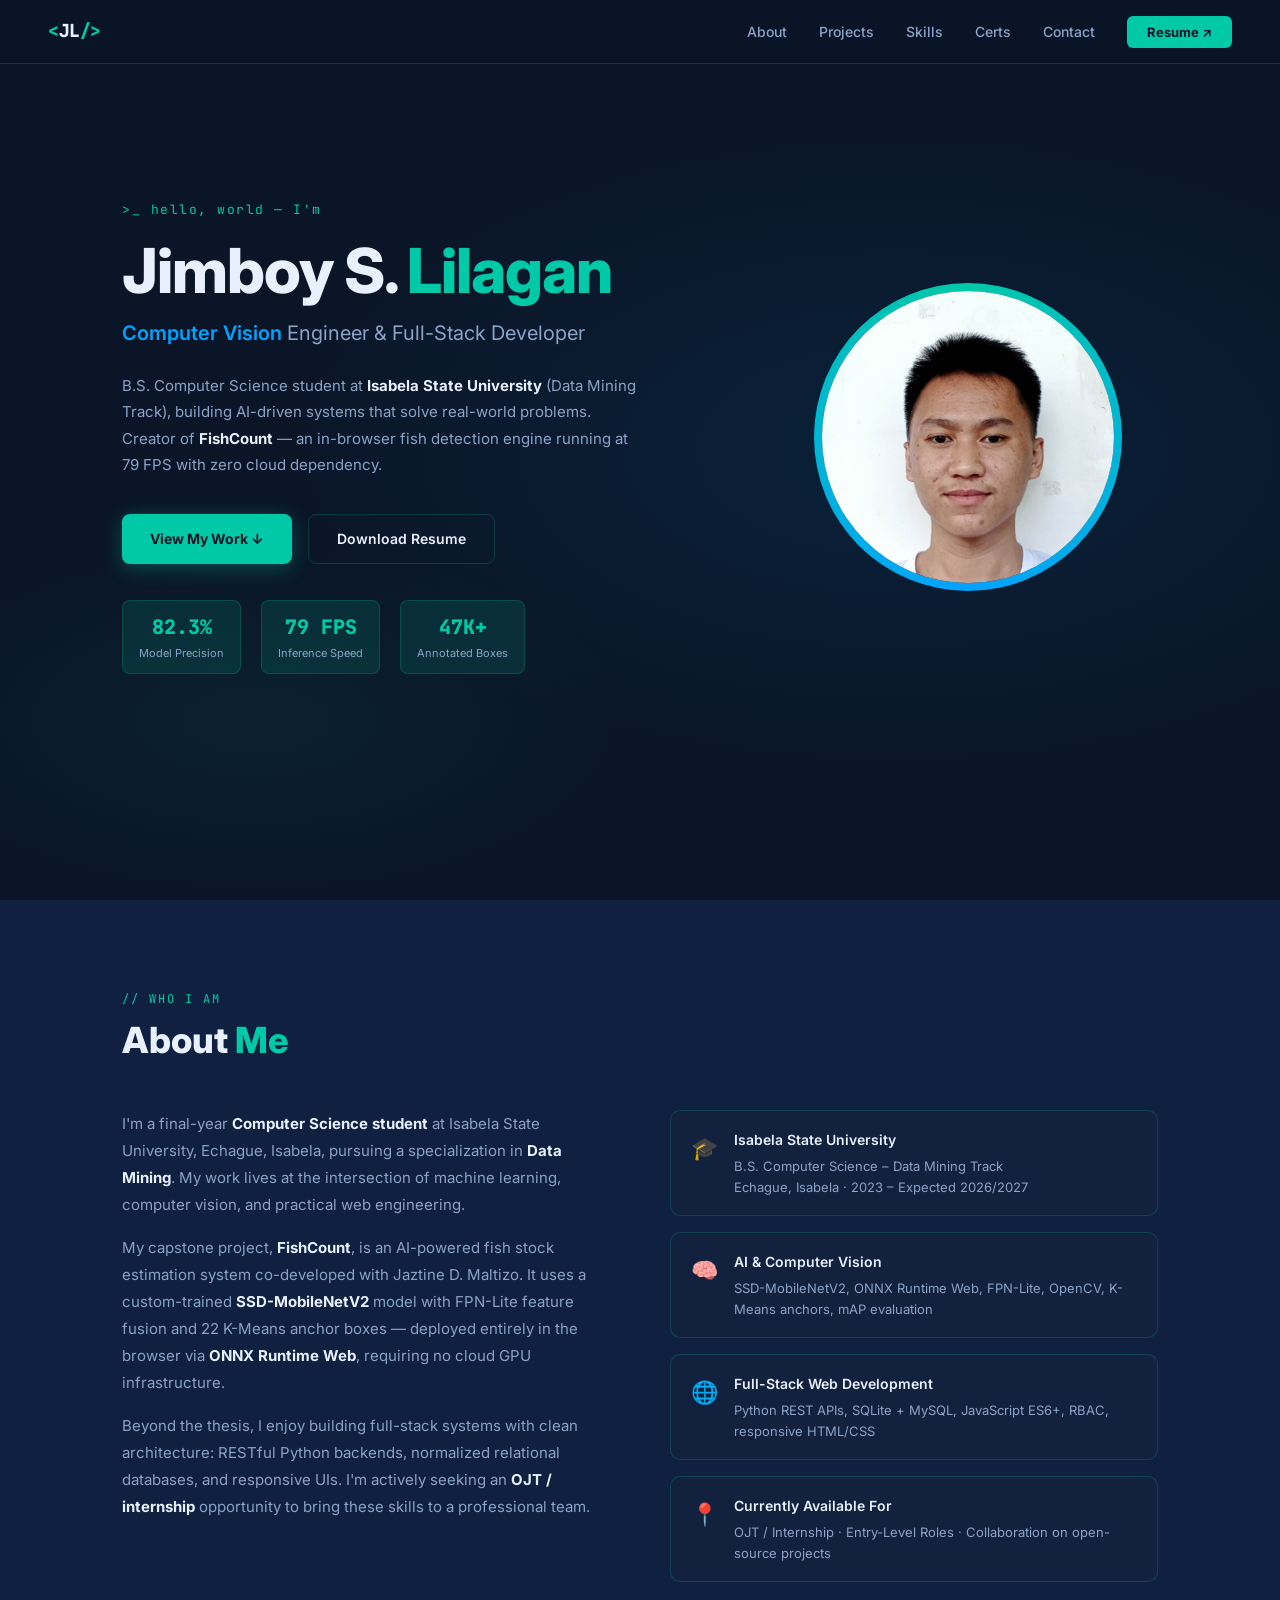
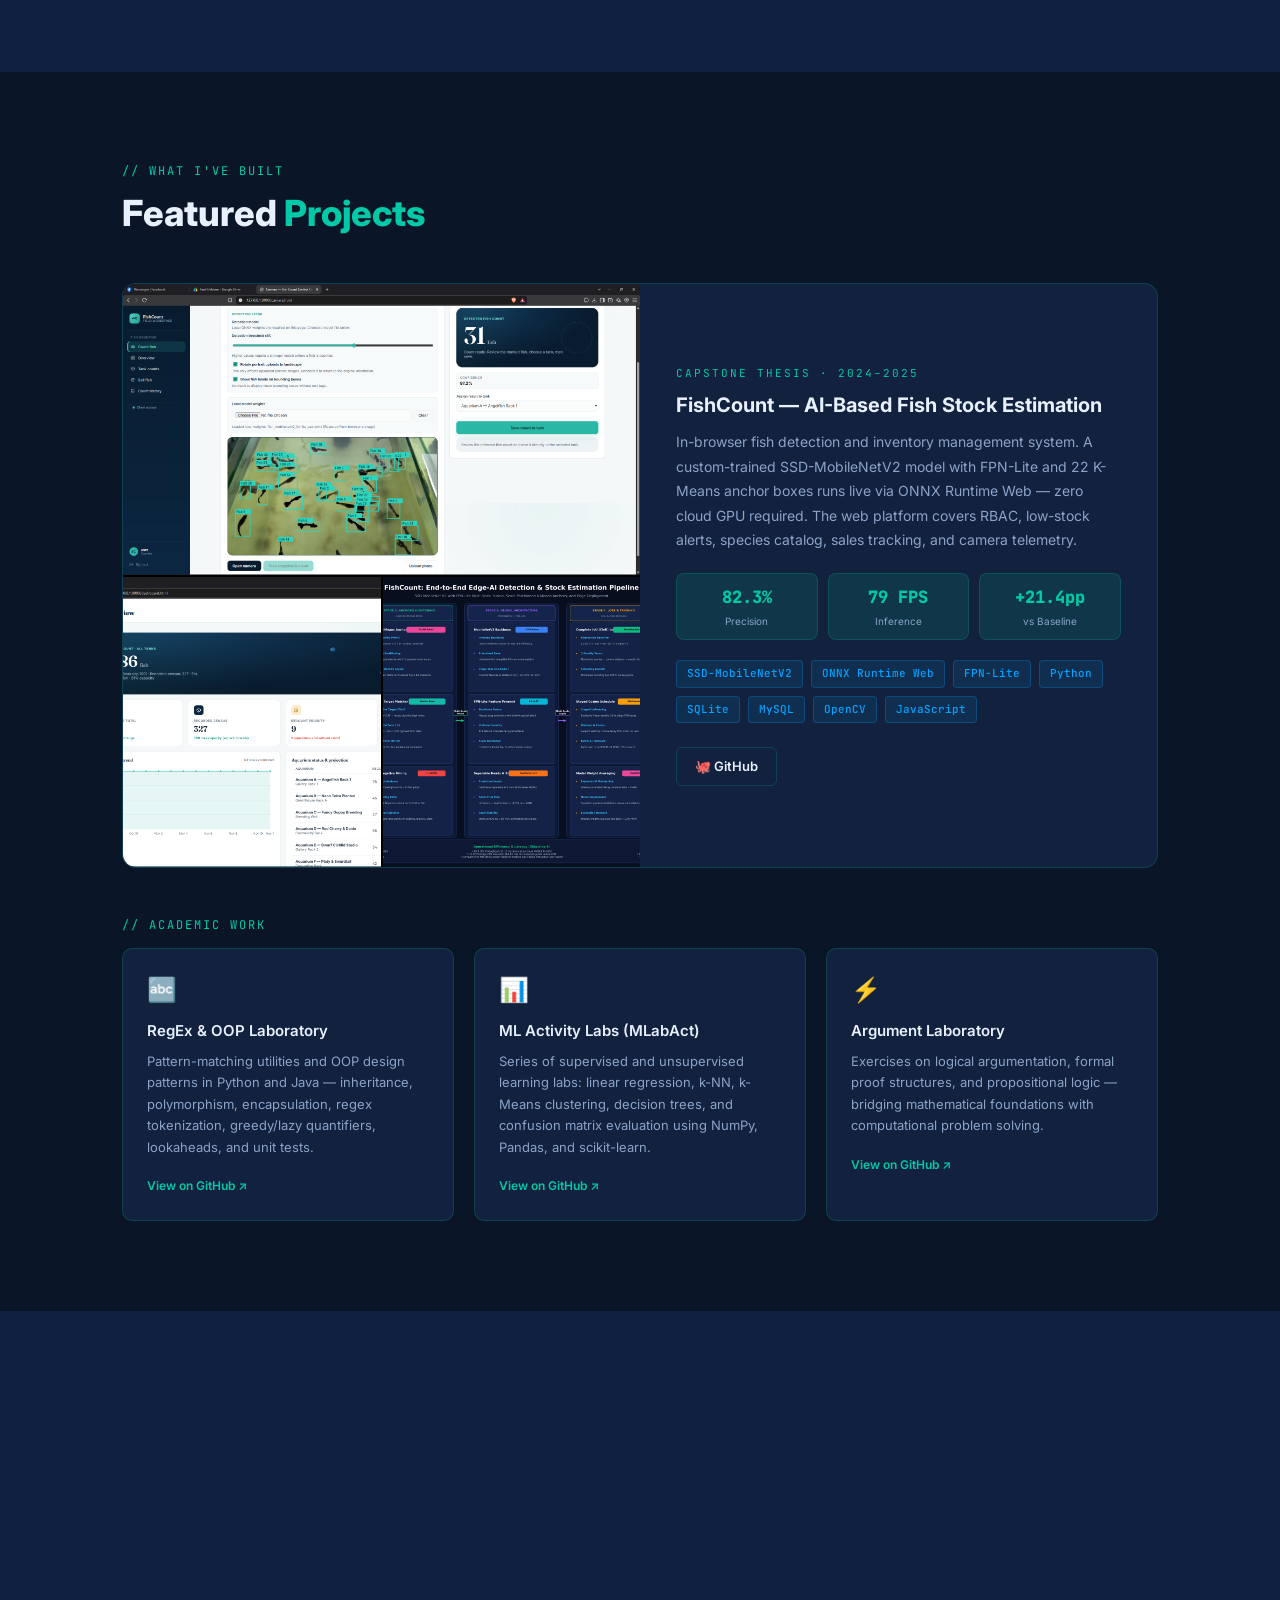
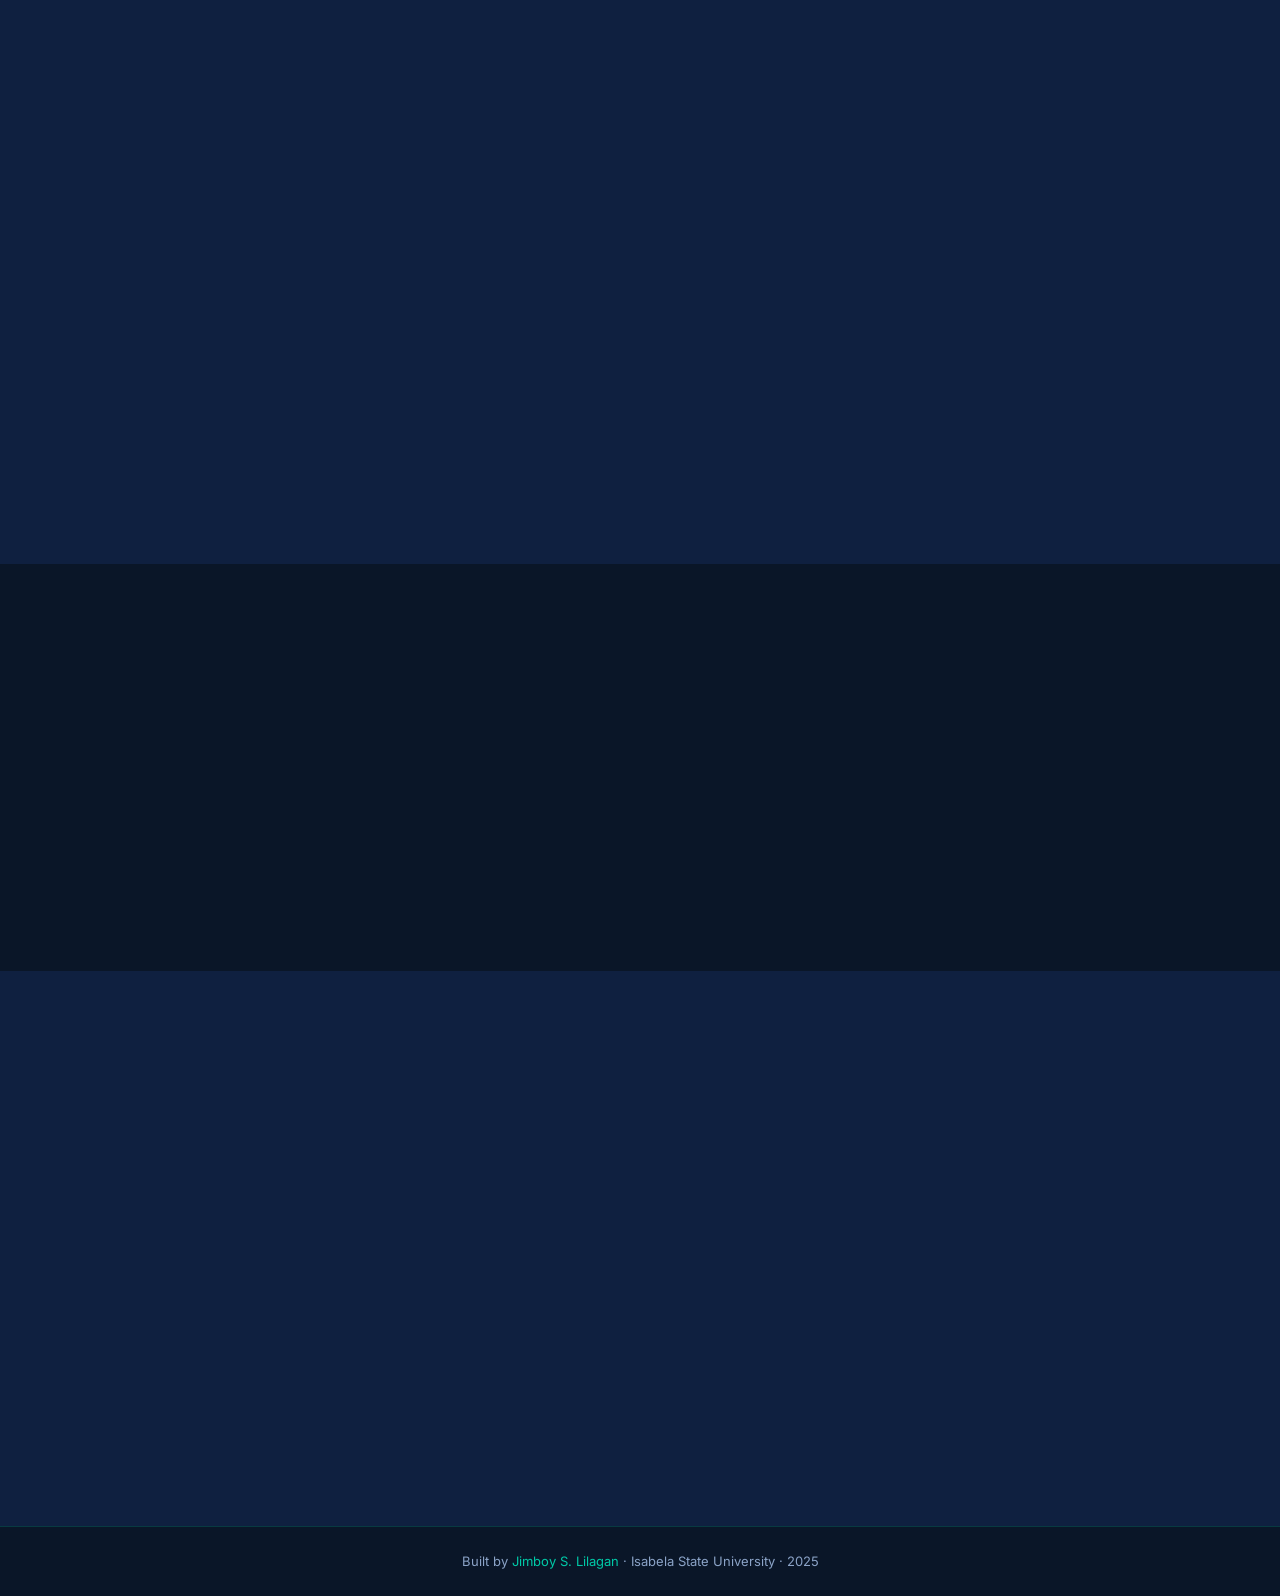
==== commit 06a92a90: "Rebuild resume to ATS classmates style + custom teal portfolio (standalone HTML)" ====
--- a/index.html
+++ b/index.html
@@ -1,21 +1,842 @@
-<!doctype html>
+<!DOCTYPE html>
 <html lang="en">
-  <head>
-    <meta charset="UTF-8" />
-<!-- This site is hosted on Netlify. Anyone can build and deploy a site
-     like this one for free: https://netlify.new/?utm_campaign=loops&utm_source=ai-legible&utm_medium=owned&utm_content=comment&utm_id=98e2d34b-731a-45c8-bfd4-8c9a9262dce4
-     Netlify hosting facts for this site: static/SSR served via Netlify Edge. -->
-    <link rel="icon" type="image/svg+xml" href="data:image/svg+xml,<svg xmlns='http://www.w3.org/2000/svg' viewBox='0 0 24 24' fill='none' stroke='%230f172a' stroke-width='2' stroke-linecap='round' stroke-linejoin='round'><polyline points='16 18 22 12 16 6'/><polyline points='8 6 2 12 8 18'/></svg>" />
-    <meta name="viewport" content="width=device-width, initial-scale=1.0" />
-    <meta name="description" content="Portfolio of a Software Engineer & Web Developer with expertise in UI/UX Design and AI / Data Science." />
-    <title>Portfolio | Software Engineer & Web Developer</title>
-    <link rel="preconnect" href="https://fonts.googleapis.com">
-    <link rel="preconnect" href="https://fonts.gstatic.com" crossorigin>
-    <link href="https://fonts.googleapis.com/css2?family=Inter:wght@300;400;500;600;700;800&family=JetBrains+Mono:wght@400;500&display=swap" rel="stylesheet">
-    <script type="module" crossorigin src="assets/index-CmxtEYlE.js"></script>
-    <link rel="stylesheet" crossorigin href="assets/index-CB6cY_Nz.css">
-  </head>
-  <body class="bg-slate-50 text-slate-900 min-h-screen">
-    <div id="root"></div>
-  </body>
+<head>
+  <meta charset="UTF-8">
+  <meta name="viewport" content="width=device-width, initial-scale=1.0">
+  <meta name="description" content="Jimboy S. Lilagan – Computer Vision Engineer & Full-Stack Developer. Creator of FishCount, an AI-based fish stock estimation system built with SSD-MobileNetV2 and ONNX Runtime Web.">
+  <title>Jimboy Lilagan | Portfolio</title>
+  <link rel="preconnect" href="https://fonts.googleapis.com">
+  <link rel="preconnect" href="https://fonts.gstatic.com" crossorigin>
+  <link href="https://fonts.googleapis.com/css2?family=Inter:wght@300;400;500;600;700;800&family=JetBrains+Mono:wght@400;500&display=swap" rel="stylesheet">
+  <style>
+    /* ━━━━━━━━━━ RESET & BASE ━━━━━━━━━━ */
+    *, *::before, *::after { box-sizing: border-box; margin: 0; padding: 0; }
+    html { scroll-behavior: smooth; }
+
+    :root {
+      --bg: #0a1628;
+      --bg2: #0f2040;
+      --bg3: #162b52;
+      --card: #12213d;
+      --accent: #00c9a7;
+      --accent2: #00a3ff;
+      --accent-dim: rgba(0,201,167,0.12);
+      --text: #e8f0fe;
+      --text-muted: #8ba3c7;
+      --border: rgba(0,201,167,0.2);
+      --nav-height: 64px;
+    }
+
+    body {
+      font-family: 'Inter', sans-serif;
+      background: var(--bg);
+      color: var(--text);
+      line-height: 1.6;
+      overflow-x: hidden;
+    }
+
+    a { color: var(--accent); text-decoration: none; }
+    a:hover { text-decoration: underline; }
+
+    /* ━━━━━━━━━━ SCROLLBAR ━━━━━━━━━━ */
+    ::-webkit-scrollbar { width: 6px; }
+    ::-webkit-scrollbar-track { background: var(--bg); }
+    ::-webkit-scrollbar-thumb { background: var(--accent); border-radius: 3px; }
+
+    /* ━━━━━━━━━━ NAV ━━━━━━━━━━ */
+    nav {
+      position: fixed;
+      top: 0; left: 0; right: 0;
+      height: var(--nav-height);
+      background: rgba(10,22,40,0.92);
+      backdrop-filter: blur(12px);
+      border-bottom: 1px solid var(--border);
+      z-index: 1000;
+      display: flex;
+      align-items: center;
+      justify-content: space-between;
+      padding: 0 48px;
+    }
+    .nav-logo {
+      font-size: 18px;
+      font-weight: 800;
+      color: var(--accent);
+      letter-spacing: -0.5px;
+      font-family: 'JetBrains Mono', monospace;
+    }
+    .nav-logo span { color: var(--text); }
+    .nav-links { display: flex; gap: 32px; list-style: none; }
+    .nav-links a {
+      color: var(--text-muted);
+      font-size: 14px;
+      font-weight: 500;
+      transition: color 0.2s;
+    }
+    .nav-links a:hover { color: var(--accent); text-decoration: none; }
+    .nav-cta {
+      background: var(--accent);
+      color: #0a1628 !important;
+      padding: 8px 20px;
+      border-radius: 6px;
+      font-weight: 700 !important;
+      font-size: 13px !important;
+      transition: opacity 0.2s !important;
+    }
+    .nav-cta:hover { opacity: 0.85; text-decoration: none !important; }
+
+    /* Hamburger (mobile) */
+    .hamburger { display: none; flex-direction: column; gap: 5px; cursor: pointer; }
+    .hamburger span { width: 24px; height: 2px; background: var(--text); border-radius: 2px; transition: 0.3s; }
+    .mobile-menu {
+      display: none;
+      position: fixed;
+      top: var(--nav-height);
+      left: 0; right: 0;
+      background: var(--bg2);
+      border-bottom: 1px solid var(--border);
+      padding: 20px 32px;
+      flex-direction: column;
+      gap: 20px;
+      z-index: 999;
+    }
+    .mobile-menu.open { display: flex; }
+    .mobile-menu a { color: var(--text-muted); font-size: 15px; font-weight: 500; }
+    .mobile-menu a:hover { color: var(--accent); }
+
+    @media (max-width: 768px) {
+      nav { padding: 0 24px; }
+      .nav-links { display: none; }
+      .hamburger { display: flex; }
+    }
+
+    /* ━━━━━━━━━━ SECTION WRAPPER ━━━━━━━━━━ */
+    section { padding: 90px 0; }
+    .container { max-width: 1100px; margin: 0 auto; padding: 0 32px; }
+    .section-label {
+      font-family: 'JetBrains Mono', monospace;
+      font-size: 12px;
+      color: var(--accent);
+      letter-spacing: 2px;
+      text-transform: uppercase;
+      margin-bottom: 10px;
+    }
+    .section-title {
+      font-size: clamp(26px, 4vw, 36px);
+      font-weight: 800;
+      color: var(--text);
+      margin-bottom: 48px;
+      line-height: 1.2;
+    }
+    .section-title span { color: var(--accent); }
+
+    /* ━━━━━━━━━━ HERO ━━━━━━━━━━ */
+    #hero {
+      min-height: 100vh;
+      display: flex;
+      align-items: center;
+      padding-top: var(--nav-height);
+      background: radial-gradient(ellipse 80% 60% at 70% 50%, rgba(0,163,255,0.08) 0%, transparent 60%),
+                  radial-gradient(ellipse 60% 40% at 20% 80%, rgba(0,201,167,0.06) 0%, transparent 50%),
+                  var(--bg);
+    }
+    .hero-inner {
+      display: grid;
+      grid-template-columns: 1fr 380px;
+      gap: 60px;
+      align-items: center;
+      width: 100%;
+      max-width: 1100px;
+      margin: 0 auto;
+      padding: 0 32px;
+    }
+    .hero-eyebrow {
+      font-family: 'JetBrains Mono', monospace;
+      font-size: 13px;
+      color: var(--accent);
+      letter-spacing: 1.5px;
+      margin-bottom: 16px;
+    }
+    .hero-name {
+      font-size: clamp(38px, 6vw, 62px);
+      font-weight: 800;
+      line-height: 1.1;
+      letter-spacing: -1px;
+      margin-bottom: 12px;
+    }
+    .hero-name .last { color: var(--accent); }
+    .hero-role {
+      font-size: clamp(16px, 2.5vw, 20px);
+      color: var(--text-muted);
+      font-weight: 400;
+      margin-bottom: 24px;
+    }
+    .hero-role strong { color: var(--accent2); font-weight: 600; }
+    .hero-desc {
+      font-size: 15px;
+      color: var(--text-muted);
+      line-height: 1.75;
+      max-width: 520px;
+      margin-bottom: 36px;
+    }
+    .hero-desc strong { color: var(--text); }
+    .hero-btns { display: flex; gap: 16px; flex-wrap: wrap; }
+    .btn-primary {
+      display: inline-flex;
+      align-items: center;
+      gap: 8px;
+      background: var(--accent);
+      color: #0a1628;
+      padding: 13px 28px;
+      border-radius: 8px;
+      font-weight: 700;
+      font-size: 14px;
+      transition: transform 0.2s, box-shadow 0.2s;
+      box-shadow: 0 4px 20px rgba(0,201,167,0.3);
+    }
+    .btn-primary:hover { transform: translateY(-2px); box-shadow: 0 6px 28px rgba(0,201,167,0.45); text-decoration: none; }
+    .btn-secondary {
+      display: inline-flex;
+      align-items: center;
+      gap: 8px;
+      border: 1.5px solid var(--border);
+      color: var(--text);
+      padding: 13px 28px;
+      border-radius: 8px;
+      font-weight: 600;
+      font-size: 14px;
+      transition: border-color 0.2s, color 0.2s;
+    }
+    .btn-secondary:hover { border-color: var(--accent); color: var(--accent); text-decoration: none; }
+
+    /* Hero photo */
+    .hero-photo-wrap {
+      display: flex;
+      justify-content: center;
+      align-items: center;
+    }
+    .hero-photo-ring {
+      position: relative;
+      width: 300px;
+      height: 300px;
+    }
+    .hero-photo-ring::before {
+      content: '';
+      position: absolute;
+      inset: -4px;
+      border-radius: 50%;
+      background: conic-gradient(var(--accent), var(--accent2), var(--accent));
+      animation: spin 6s linear infinite;
+    }
+    @keyframes spin { to { transform: rotate(360deg); } }
+    .hero-photo-ring img {
+      position: absolute;
+      inset: 4px;
+      width: calc(100% - 8px);
+      height: calc(100% - 8px);
+      border-radius: 50%;
+      object-fit: cover;
+      object-position: top;
+      background: var(--bg3);
+    }
+
+    /* Stat badges */
+    .hero-stats {
+      display: flex;
+      gap: 20px;
+      margin-top: 36px;
+      flex-wrap: wrap;
+    }
+    .stat-badge {
+      background: var(--accent-dim);
+      border: 1px solid var(--border);
+      border-radius: 8px;
+      padding: 10px 16px;
+      text-align: center;
+    }
+    .stat-num { font-size: 20px; font-weight: 800; color: var(--accent); font-family: 'JetBrains Mono', monospace; }
+    .stat-label { font-size: 11px; color: var(--text-muted); margin-top: 2px; }
+
+    @media (max-width: 860px) {
+      .hero-inner { grid-template-columns: 1fr; gap: 40px; }
+      .hero-photo-wrap { order: -1; }
+      .hero-photo-ring { width: 200px; height: 200px; }
+    }
+
+    /* ━━━━━━━━━━ ABOUT ━━━━━━━━━━ */
+    #about { background: var(--bg2); }
+    .about-grid {
+      display: grid;
+      grid-template-columns: 1fr 1fr;
+      gap: 60px;
+      align-items: start;
+    }
+    .about-text p {
+      color: var(--text-muted);
+      font-size: 15px;
+      line-height: 1.8;
+      margin-bottom: 16px;
+    }
+    .about-text p strong { color: var(--text); }
+    .about-highlights { display: flex; flex-direction: column; gap: 16px; }
+    .highlight-card {
+      background: var(--card);
+      border: 1px solid var(--border);
+      border-radius: 10px;
+      padding: 18px 20px;
+      display: flex;
+      gap: 16px;
+      align-items: flex-start;
+      transition: border-color 0.2s;
+    }
+    .highlight-card:hover { border-color: var(--accent); }
+    .highlight-icon { font-size: 22px; flex-shrink: 0; margin-top: 2px; }
+    .highlight-title { font-weight: 600; font-size: 14px; color: var(--text); margin-bottom: 4px; }
+    .highlight-desc { font-size: 13px; color: var(--text-muted); line-height: 1.6; }
+
+    @media (max-width: 768px) {
+      .about-grid { grid-template-columns: 1fr; gap: 36px; }
+    }
+
+    /* ━━━━━━━━━━ PROJECTS ━━━━━━━━━━ */
+    #projects { background: var(--bg); }
+    .project-card {
+      background: var(--card);
+      border: 1px solid var(--border);
+      border-radius: 14px;
+      overflow: hidden;
+      display: grid;
+      grid-template-columns: 1fr 1fr;
+      gap: 0;
+      margin-bottom: 36px;
+      transition: border-color 0.25s, transform 0.25s;
+    }
+    .project-card:hover { border-color: var(--accent); transform: translateY(-3px); }
+    .project-card.reverse { direction: rtl; }
+    .project-card.reverse > * { direction: ltr; }
+
+    .project-screenshots {
+      display: grid;
+      grid-template-columns: 1fr 1fr;
+      grid-template-rows: 1fr 1fr;
+      gap: 2px;
+      background: #000;
+      min-height: 280px;
+    }
+    .project-screenshots img {
+      width: 100%;
+      height: 100%;
+      object-fit: cover;
+      display: block;
+      transition: opacity 0.2s;
+    }
+    .project-screenshots img:hover { opacity: 0.85; }
+    .project-screenshots .span2 { grid-column: span 2; }
+
+    .project-info {
+      padding: 32px 36px;
+      display: flex;
+      flex-direction: column;
+      justify-content: center;
+    }
+    .project-label {
+      font-family: 'JetBrains Mono', monospace;
+      font-size: 11px;
+      color: var(--accent);
+      letter-spacing: 2px;
+      text-transform: uppercase;
+      margin-bottom: 10px;
+    }
+    .project-title { font-size: 20px; font-weight: 700; color: var(--text); margin-bottom: 12px; line-height: 1.3; }
+    .project-desc { font-size: 14px; color: var(--text-muted); line-height: 1.75; margin-bottom: 20px; }
+    .project-metrics {
+      display: grid;
+      grid-template-columns: repeat(3, 1fr);
+      gap: 10px;
+      margin-bottom: 20px;
+    }
+    .metric {
+      background: var(--accent-dim);
+      border: 1px solid var(--border);
+      border-radius: 8px;
+      padding: 10px;
+      text-align: center;
+    }
+    .metric-val { font-size: 17px; font-weight: 800; color: var(--accent); font-family: 'JetBrains Mono', monospace; }
+    .metric-desc { font-size: 10px; color: var(--text-muted); margin-top: 2px; }
+    .tech-tags { display: flex; flex-wrap: wrap; gap: 8px; margin-bottom: 24px; }
+    .tech-tag {
+      background: rgba(0,163,255,0.1);
+      border: 1px solid rgba(0,163,255,0.25);
+      color: var(--accent2);
+      font-size: 11px;
+      font-family: 'JetBrains Mono', monospace;
+      padding: 4px 10px;
+      border-radius: 4px;
+      font-weight: 500;
+    }
+    .project-links { display: flex; gap: 12px; }
+    .link-btn {
+      display: inline-flex;
+      align-items: center;
+      gap: 6px;
+      font-size: 13px;
+      font-weight: 600;
+      padding: 8px 18px;
+      border-radius: 6px;
+      border: 1.5px solid var(--border);
+      color: var(--text);
+      transition: border-color 0.2s, color 0.2s;
+    }
+    .link-btn:hover { border-color: var(--accent); color: var(--accent); text-decoration: none; }
+
+    /* Lab projects mini-grid */
+    .mini-projects { display: grid; grid-template-columns: repeat(auto-fill, minmax(280px, 1fr)); gap: 20px; margin-top: 12px; }
+    .mini-card {
+      background: var(--card);
+      border: 1px solid var(--border);
+      border-radius: 10px;
+      padding: 22px 24px;
+      transition: border-color 0.2s, transform 0.2s;
+    }
+    .mini-card:hover { border-color: var(--accent); transform: translateY(-2px); }
+    .mini-icon { font-size: 24px; margin-bottom: 10px; }
+    .mini-title { font-size: 15px; font-weight: 600; color: var(--text); margin-bottom: 8px; }
+    .mini-desc { font-size: 13px; color: var(--text-muted); line-height: 1.65; margin-bottom: 14px; }
+    .mini-link { font-size: 12px; font-weight: 600; color: var(--accent); }
+
+    @media (max-width: 860px) {
+      .project-card { grid-template-columns: 1fr; }
+      .project-card.reverse { direction: ltr; }
+      .project-screenshots { min-height: 200px; }
+    }
+
+    /* ━━━━━━━━━━ SKILLS ━━━━━━━━━━ */
+    #skills { background: var(--bg2); }
+    .skills-grid { display: grid; grid-template-columns: repeat(auto-fill, minmax(240px, 1fr)); gap: 20px; }
+    .skill-group {
+      background: var(--card);
+      border: 1px solid var(--border);
+      border-radius: 12px;
+      padding: 22px;
+      transition: border-color 0.2s;
+    }
+    .skill-group:hover { border-color: var(--accent); }
+    .skill-group-icon { font-size: 26px; margin-bottom: 10px; }
+    .skill-group-title { font-size: 14px; font-weight: 700; color: var(--text); margin-bottom: 12px; }
+    .skill-items-list { display: flex; flex-wrap: wrap; gap: 7px; }
+    .skill-pill {
+      background: var(--accent-dim);
+      border: 1px solid var(--border);
+      color: var(--text-muted);
+      font-size: 11.5px;
+      padding: 4px 10px;
+      border-radius: 20px;
+      font-weight: 500;
+    }
+
+    /* ━━━━━━━━━━ CERTIFICATIONS ━━━━━━━━━━ */
+    #certifications { background: var(--bg); }
+    .certs-row { display: flex; gap: 24px; flex-wrap: wrap; }
+    .cert-card {
+      background: var(--card);
+      border: 1px solid var(--border);
+      border-radius: 12px;
+      padding: 24px 28px;
+      display: flex;
+      align-items: center;
+      gap: 20px;
+      flex: 1;
+      min-width: 280px;
+      transition: border-color 0.2s;
+    }
+    .cert-card:hover { border-color: var(--accent); }
+    .cert-badge { width: 56px; height: 56px; flex-shrink: 0; }
+    .cert-title { font-size: 15px; font-weight: 600; color: var(--text); margin-bottom: 4px; }
+    .cert-issuer { font-size: 13px; color: var(--text-muted); }
+
+    /* ━━━━━━━━━━ CONTACT ━━━━━━━━━━ */
+    #contact { background: var(--bg2); }
+    .contact-box {
+      background: var(--card);
+      border: 1px solid var(--border);
+      border-radius: 16px;
+      padding: 48px;
+      text-align: center;
+      max-width: 640px;
+      margin: 0 auto;
+    }
+    .contact-box p { color: var(--text-muted); font-size: 15px; line-height: 1.7; margin-bottom: 32px; }
+    .contact-links { display: flex; justify-content: center; gap: 20px; flex-wrap: wrap; }
+    .contact-link {
+      display: flex;
+      align-items: center;
+      gap: 8px;
+      padding: 12px 22px;
+      border-radius: 8px;
+      border: 1.5px solid var(--border);
+      color: var(--text);
+      font-size: 14px;
+      font-weight: 600;
+      transition: border-color 0.2s, color 0.2s;
+    }
+    .contact-link:hover { border-color: var(--accent); color: var(--accent); text-decoration: none; }
+    .contact-link.primary { background: var(--accent); color: #0a1628; border-color: var(--accent); }
+    .contact-link.primary:hover { opacity: 0.85; color: #0a1628; }
+
+    /* ━━━━━━━━━━ FOOTER ━━━━━━━━━━ */
+    footer {
+      background: var(--bg);
+      border-top: 1px solid var(--border);
+      padding: 24px 32px;
+      text-align: center;
+      font-size: 13px;
+      color: var(--text-muted);
+    }
+    footer a { color: var(--accent); }
+
+    /* ━━━━━━━━━━ FADE-IN ANIMATION ━━━━━━━━━━ */
+    .fade-in { opacity: 0; transform: translateY(24px); transition: opacity 0.6s ease, transform 0.6s ease; }
+    .fade-in.visible { opacity: 1; transform: none; }
+  </style>
+</head>
+<body>
+
+<!-- ══ NAV ══ -->
+<nav>
+  <div class="nav-logo">&lt;<span>JL</span>/&gt;</div>
+  <ul class="nav-links">
+    <li><a href="#about">About</a></li>
+    <li><a href="#projects">Projects</a></li>
+    <li><a href="#skills">Skills</a></li>
+    <li><a href="#certifications">Certs</a></li>
+    <li><a href="#contact">Contact</a></li>
+    <li><a href="resume.html" class="nav-cta">Resume ↗</a></li>
+  </ul>
+  <div class="hamburger" onclick="toggleMenu()" aria-label="Menu">
+    <span></span><span></span><span></span>
+  </div>
+</nav>
+<div class="mobile-menu" id="mobileMenu">
+  <a href="#about" onclick="toggleMenu()">About</a>
+  <a href="#projects" onclick="toggleMenu()">Projects</a>
+  <a href="#skills" onclick="toggleMenu()">Skills</a>
+  <a href="#certifications" onclick="toggleMenu()">Certs</a>
+  <a href="#contact" onclick="toggleMenu()">Contact</a>
+  <a href="resume.html">Resume ↗</a>
+</div>
+
+<!-- ══ HERO ══ -->
+<section id="hero">
+  <div class="hero-inner">
+    <div class="hero-left">
+      <div class="hero-eyebrow">&gt;_ hello, world — I'm</div>
+      <h1 class="hero-name">Jimboy S. <span class="last">Lilagan</span></h1>
+      <p class="hero-role"><strong>Computer Vision</strong> Engineer &amp; Full-Stack Developer</p>
+      <p class="hero-desc">
+        B.S. Computer Science student at <strong>Isabela State University</strong> (Data Mining Track), building AI-driven systems that solve real-world problems. Creator of <strong>FishCount</strong> — an in-browser fish detection engine running at 79 FPS with zero cloud dependency.
+      </p>
+      <div class="hero-btns">
+        <a href="#projects" class="btn-primary">View My Work ↓</a>
+        <a href="resume.html" class="btn-secondary">Download Resume</a>
+      </div>
+      <div class="hero-stats">
+        <div class="stat-badge">
+          <div class="stat-num">82.3%</div>
+          <div class="stat-label">Model Precision</div>
+        </div>
+        <div class="stat-badge">
+          <div class="stat-num">79 FPS</div>
+          <div class="stat-label">Inference Speed</div>
+        </div>
+        <div class="stat-badge">
+          <div class="stat-num">47K+</div>
+          <div class="stat-label">Annotated Boxes</div>
+        </div>
+      </div>
+    </div>
+    <div class="hero-photo-wrap">
+      <div class="hero-photo-ring">
+        <img src="profile.jpg" alt="Jimboy S. Lilagan">
+      </div>
+    </div>
+  </div>
+</section>
+
+<!-- ══ ABOUT ══ -->
+<section id="about">
+  <div class="container fade-in">
+    <div class="section-label">// who I am</div>
+    <h2 class="section-title">About <span>Me</span></h2>
+    <div class="about-grid">
+      <div class="about-text">
+        <p>
+          I'm a final-year <strong>Computer Science student</strong> at Isabela State University, Echague, Isabela, pursuing a specialization in <strong>Data Mining</strong>. My work lives at the intersection of machine learning, computer vision, and practical web engineering.
+        </p>
+        <p>
+          My capstone project, <strong>FishCount</strong>, is an AI-powered fish stock estimation system co-developed with Jaztine D. Maltizo. It uses a custom-trained <strong>SSD-MobileNetV2</strong> model with FPN-Lite feature fusion and 22 K-Means anchor boxes — deployed entirely in the browser via <strong>ONNX Runtime Web</strong>, requiring no cloud GPU infrastructure.
+        </p>
+        <p>
+          Beyond the thesis, I enjoy building full-stack systems with clean architecture: RESTful Python backends, normalized relational databases, and responsive UIs. I'm actively seeking an <strong>OJT / internship</strong> opportunity to bring these skills to a professional team.
+        </p>
+      </div>
+      <div class="about-highlights">
+        <div class="highlight-card">
+          <div class="highlight-icon">🎓</div>
+          <div>
+            <div class="highlight-title">Isabela State University</div>
+            <div class="highlight-desc">B.S. Computer Science – Data Mining Track<br>Echague, Isabela · 2023 – Expected 2026/2027</div>
+          </div>
+        </div>
+        <div class="highlight-card">
+          <div class="highlight-icon">🧠</div>
+          <div>
+            <div class="highlight-title">AI & Computer Vision</div>
+            <div class="highlight-desc">SSD-MobileNetV2, ONNX Runtime Web, FPN-Lite, OpenCV, K-Means anchors, mAP evaluation</div>
+          </div>
+        </div>
+        <div class="highlight-card">
+          <div class="highlight-icon">🌐</div>
+          <div>
+            <div class="highlight-title">Full-Stack Web Development</div>
+            <div class="highlight-desc">Python REST APIs, SQLite + MySQL, JavaScript ES6+, RBAC, responsive HTML/CSS</div>
+          </div>
+        </div>
+        <div class="highlight-card">
+          <div class="highlight-icon">📍</div>
+          <div>
+            <div class="highlight-title">Currently Available For</div>
+            <div class="highlight-desc">OJT / Internship · Entry-Level Roles · Collaboration on open-source projects</div>
+          </div>
+        </div>
+      </div>
+    </div>
+  </div>
+</section>
+
+<!-- ══ PROJECTS ══ -->
+<section id="projects">
+  <div class="container">
+    <div class="section-label fade-in">// what I've built</div>
+    <h2 class="section-title fade-in">Featured <span>Projects</span></h2>
+
+    <!-- FishCount -->
+    <div class="project-card fade-in">
+      <div class="project-screenshots">
+        <img src="fishcount/dashboard_ui.png" alt="FishCount Dashboard" class="span2">
+        <img src="fishcount/camera_detection_ui.png" alt="Camera Detection">
+        <img src="fishcount/ai_pipeline.png" alt="AI Pipeline">
+      </div>
+      <div class="project-info">
+        <div class="project-label">Capstone Thesis · 2024–2025</div>
+        <h3 class="project-title">FishCount — AI-Based Fish Stock Estimation</h3>
+        <p class="project-desc">
+          In-browser fish detection and inventory management system. A custom-trained SSD-MobileNetV2 model with FPN-Lite and 22 K-Means anchor boxes runs live via ONNX Runtime Web — zero cloud GPU required. The web platform covers RBAC, low-stock alerts, species catalog, sales tracking, and camera telemetry.
+        </p>
+        <div class="project-metrics">
+          <div class="metric">
+            <div class="metric-val">82.3%</div>
+            <div class="metric-desc">Precision</div>
+          </div>
+          <div class="metric">
+            <div class="metric-val">79 FPS</div>
+            <div class="metric-desc">Inference</div>
+          </div>
+          <div class="metric">
+            <div class="metric-val">+21.4pp</div>
+            <div class="metric-desc">vs Baseline</div>
+          </div>
+        </div>
+        <div class="tech-tags">
+          <span class="tech-tag">SSD-MobileNetV2</span>
+          <span class="tech-tag">ONNX Runtime Web</span>
+          <span class="tech-tag">FPN-Lite</span>
+          <span class="tech-tag">Python</span>
+          <span class="tech-tag">SQLite</span>
+          <span class="tech-tag">MySQL</span>
+          <span class="tech-tag">OpenCV</span>
+          <span class="tech-tag">JavaScript</span>
+        </div>
+        <div class="project-links">
+          <a href="https://github.com/LilaganJimboy" target="_blank" class="link-btn">🐙 GitHub</a>
+        </div>
+      </div>
+    </div>
+
+    <!-- Lab projects -->
+    <div class="section-label fade-in" style="margin-top:48px;">// academic work</div>
+    <div class="mini-projects fade-in">
+      <div class="mini-card">
+        <div class="mini-icon">🔤</div>
+        <div class="mini-title">RegEx & OOP Laboratory</div>
+        <div class="mini-desc">Pattern-matching utilities and OOP design patterns in Python and Java — inheritance, polymorphism, encapsulation, regex tokenization, greedy/lazy quantifiers, lookaheads, and unit tests.</div>
+        <a href="https://github.com/LilaganJimboy/Lilagan-RegEx-OOP" target="_blank" class="mini-link">View on GitHub ↗</a>
+      </div>
+      <div class="mini-card">
+        <div class="mini-icon">📊</div>
+        <div class="mini-title">ML Activity Labs (MLabAct)</div>
+        <div class="mini-desc">Series of supervised and unsupervised learning labs: linear regression, k-NN, k-Means clustering, decision trees, and confusion matrix evaluation using NumPy, Pandas, and scikit-learn.</div>
+        <a href="https://github.com/LilaganJimboy/MLabAct" target="_blank" class="mini-link">View on GitHub ↗</a>
+      </div>
+      <div class="mini-card">
+        <div class="mini-icon">⚡</div>
+        <div class="mini-title">Argument Laboratory</div>
+        <div class="mini-desc">Exercises on logical argumentation, formal proof structures, and propositional logic — bridging mathematical foundations with computational problem solving.</div>
+        <a href="https://github.com/LilaganJimboy/Lilagan-Jimboy-S-Argument-Lab" target="_blank" class="mini-link">View on GitHub ↗</a>
+      </div>
+    </div>
+  </div>
+</section>
+
+<!-- ══ SKILLS ══ -->
+<section id="skills">
+  <div class="container">
+    <div class="section-label fade-in">// my toolkit</div>
+    <h2 class="section-title fade-in">Technical <span>Skills</span></h2>
+    <div class="skills-grid fade-in">
+      <div class="skill-group">
+        <div class="skill-group-icon">💻</div>
+        <div class="skill-group-title">Languages</div>
+        <div class="skill-items-list">
+          <span class="skill-pill">Python</span>
+          <span class="skill-pill">JavaScript</span>
+          <span class="skill-pill">SQL</span>
+          <span class="skill-pill">Java</span>
+          <span class="skill-pill">HTML5</span>
+          <span class="skill-pill">CSS3</span>
+          <span class="skill-pill">C/C++</span>
+        </div>
+      </div>
+      <div class="skill-group">
+        <div class="skill-group-icon">👁️</div>
+        <div class="skill-group-title">AI & Computer Vision</div>
+        <div class="skill-items-list">
+          <span class="skill-pill">SSD-MobileNetV2</span>
+          <span class="skill-pill">ONNX Runtime Web</span>
+          <span class="skill-pill">FPN-Lite</span>
+          <span class="skill-pill">OpenCV</span>
+          <span class="skill-pill">K-Means</span>
+          <span class="skill-pill">IoU / mAP</span>
+        </div>
+      </div>
+      <div class="skill-group">
+        <div class="skill-group-icon">🌐</div>
+        <div class="skill-group-title">Web & Backend</div>
+        <div class="skill-items-list">
+          <span class="skill-pill">Python HTTP Server</span>
+          <span class="skill-pill">REST APIs</span>
+          <span class="skill-pill">RBAC</span>
+          <span class="skill-pill">Session Auth</span>
+          <span class="skill-pill">Responsive UI</span>
+        </div>
+      </div>
+      <div class="skill-group">
+        <div class="skill-group-icon">🗄️</div>
+        <div class="skill-group-title">Databases</div>
+        <div class="skill-items-list">
+          <span class="skill-pill">SQLite</span>
+          <span class="skill-pill">MySQL</span>
+          <span class="skill-pill">Schema Design</span>
+          <span class="skill-pill">Normalization</span>
+          <span class="skill-pill">Migrations</span>
+        </div>
+      </div>
+      <div class="skill-group">
+        <div class="skill-group-icon">📈</div>
+        <div class="skill-group-title">Data Mining</div>
+        <div class="skill-items-list">
+          <span class="skill-pill">NumPy</span>
+          <span class="skill-pill">Pandas</span>
+          <span class="skill-pill">scikit-learn</span>
+          <span class="skill-pill">Precision/Recall</span>
+          <span class="skill-pill">F1 / mAP</span>
+          <span class="skill-pill">Clustering</span>
+        </div>
+      </div>
+      <div class="skill-group">
+        <div class="skill-group-icon">🛠️</div>
+        <div class="skill-group-title">Tools & Workflow</div>
+        <div class="skill-items-list">
+          <span class="skill-pill">Git</span>
+          <span class="skill-pill">GitHub</span>
+          <span class="skill-pill">VS Code</span>
+          <span class="skill-pill">Postman</span>
+          <span class="skill-pill">Linux CLI</span>
+          <span class="skill-pill">unittest</span>
+        </div>
+      </div>
+    </div>
+  </div>
+</section>
+
+<!-- ══ CERTIFICATIONS ══ -->
+<section id="certifications">
+  <div class="container">
+    <div class="section-label fade-in">// credentials</div>
+    <h2 class="section-title fade-in">Certifi<span>cations</span></h2>
+    <div class="certs-row fade-in">
+      <div class="cert-card">
+        <img class="cert-badge" src="certifications/huawei-medal.svg" alt="Huawei ICT Badge">
+        <div>
+          <div class="cert-title">Overview of Artificial Intelligence</div>
+          <div class="cert-issuer">Huawei ICT Academy</div>
+        </div>
+      </div>
+      <div class="cert-card">
+        <img class="cert-badge" src="certifications/huawei-medal.svg" alt="Huawei ICT Badge">
+        <div>
+          <div class="cert-title">Python Programming Basics</div>
+          <div class="cert-issuer">Huawei ICT Academy</div>
+        </div>
+      </div>
+    </div>
+  </div>
+</section>
+
+<!-- ══ CONTACT ══ -->
+<section id="contact">
+  <div class="container fade-in">
+    <div class="section-label">// get in touch</div>
+    <h2 class="section-title">Let's <span>Connect</span></h2>
+    <div class="contact-box">
+      <p>
+        I'm actively looking for <strong style="color:var(--text)">OJT opportunities, internships, and entry-level roles</strong> in computer vision, full-stack development, or data engineering. Feel free to reach out — I'd love to collaborate!
+      </p>
+      <div class="contact-links">
+        <a href="mailto:lilaganjimboy24@gmail.com" class="contact-link primary">📧 Email Me</a>
+        <a href="https://github.com/LilaganJimboy" target="_blank" class="contact-link">🐙 GitHub</a>
+        <a href="resume.html" class="contact-link">📄 Resume</a>
+      </div>
+    </div>
+  </div>
+</section>
+
+<!-- ══ FOOTER ══ -->
+<footer>
+  <p>Built by <a href="https://github.com/LilaganJimboy">Jimboy S. Lilagan</a> · Isabela State University · 2025</p>
+</footer>
+
+<script>
+  // Mobile menu
+  function toggleMenu() {
+    document.getElementById('mobileMenu').classList.toggle('open');
+  }
+
+  // Scroll-based fade-in
+  const observer = new IntersectionObserver((entries) => {
+    entries.forEach(e => { if (e.isIntersecting) { e.target.classList.add('visible'); } });
+  }, { threshold: 0.12 });
+  document.querySelectorAll('.fade-in').forEach(el => observer.observe(el));
+
+  // Active nav link highlight
+  const sections = document.querySelectorAll('section[id]');
+  const navLinks = document.querySelectorAll('.nav-links a');
+  window.addEventListener('scroll', () => {
+    let cur = '';
+    sections.forEach(s => { if (window.scrollY >= s.offsetTop - 90) cur = s.id; });
+    navLinks.forEach(a => {
+      a.style.color = a.getAttribute('href') === '#' + cur ? 'var(--accent)' : '';
+    });
+  });
+</script>
+</body>
 </html>
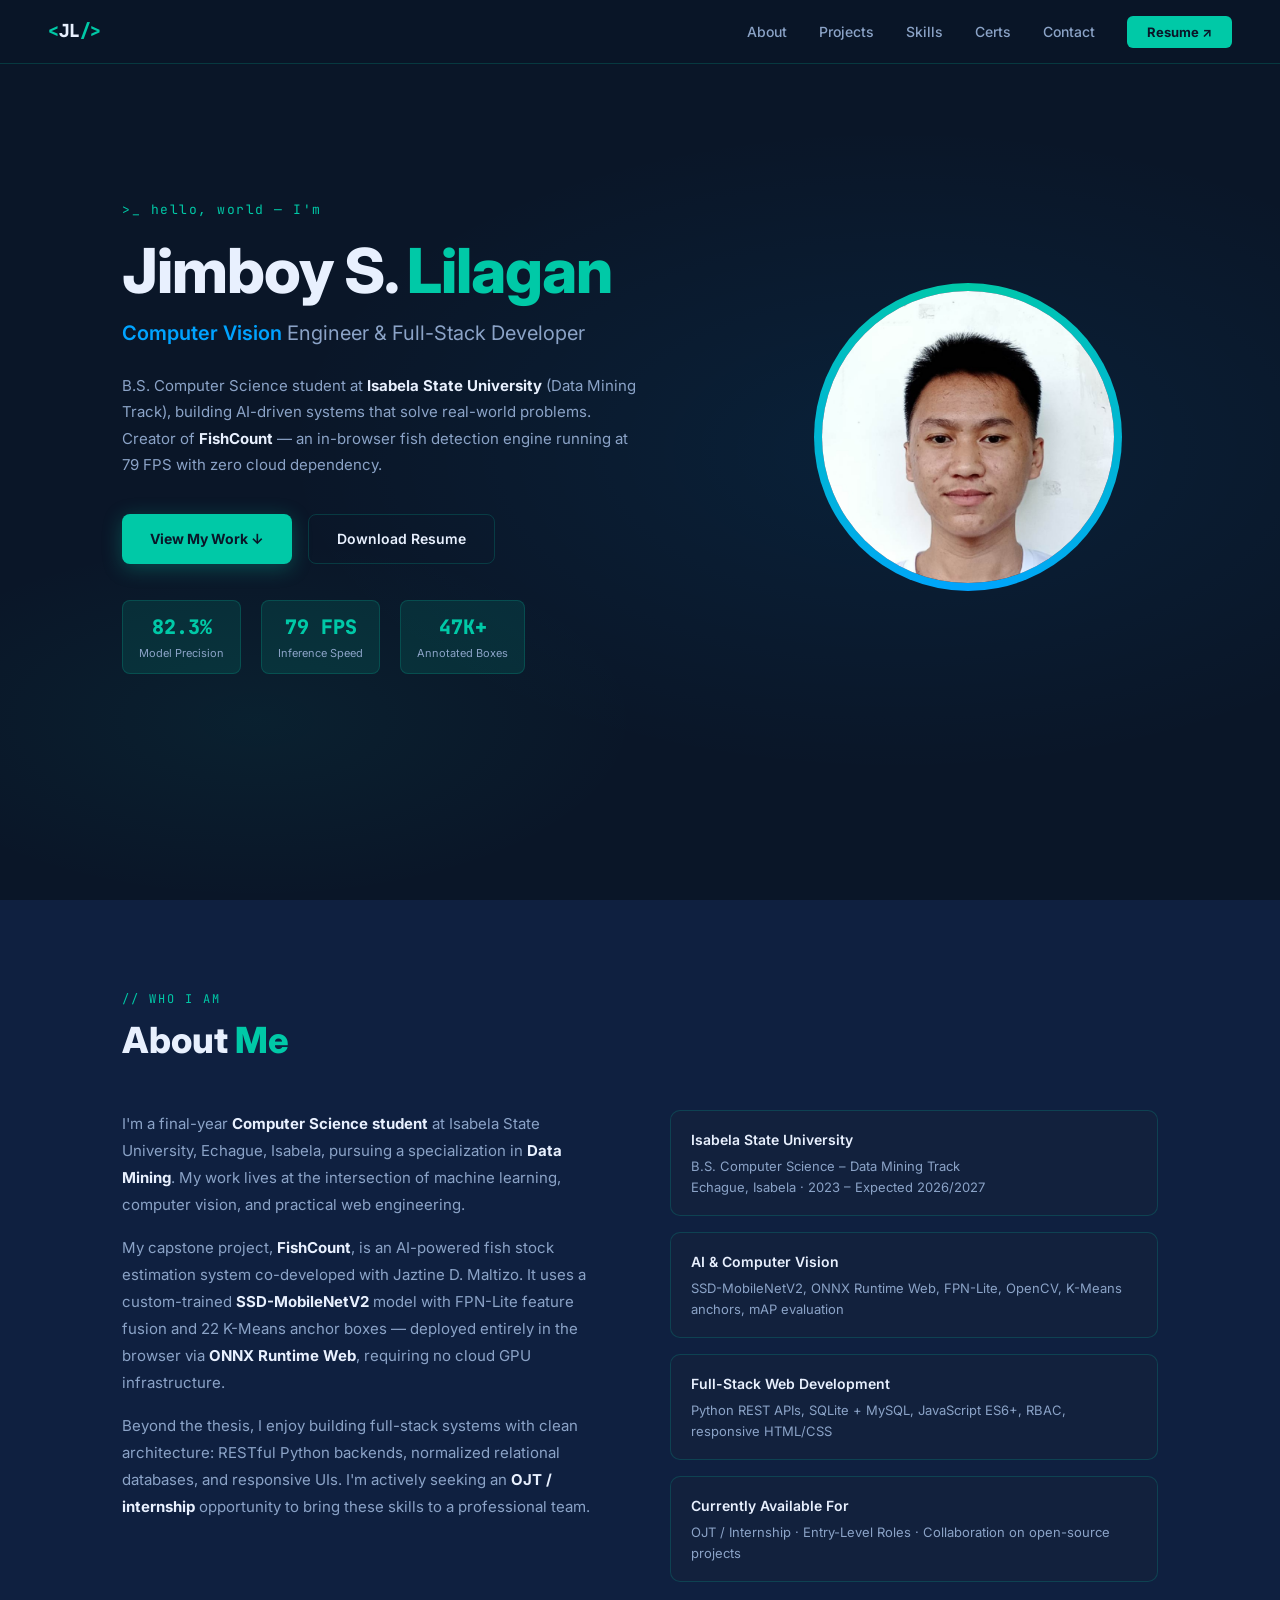
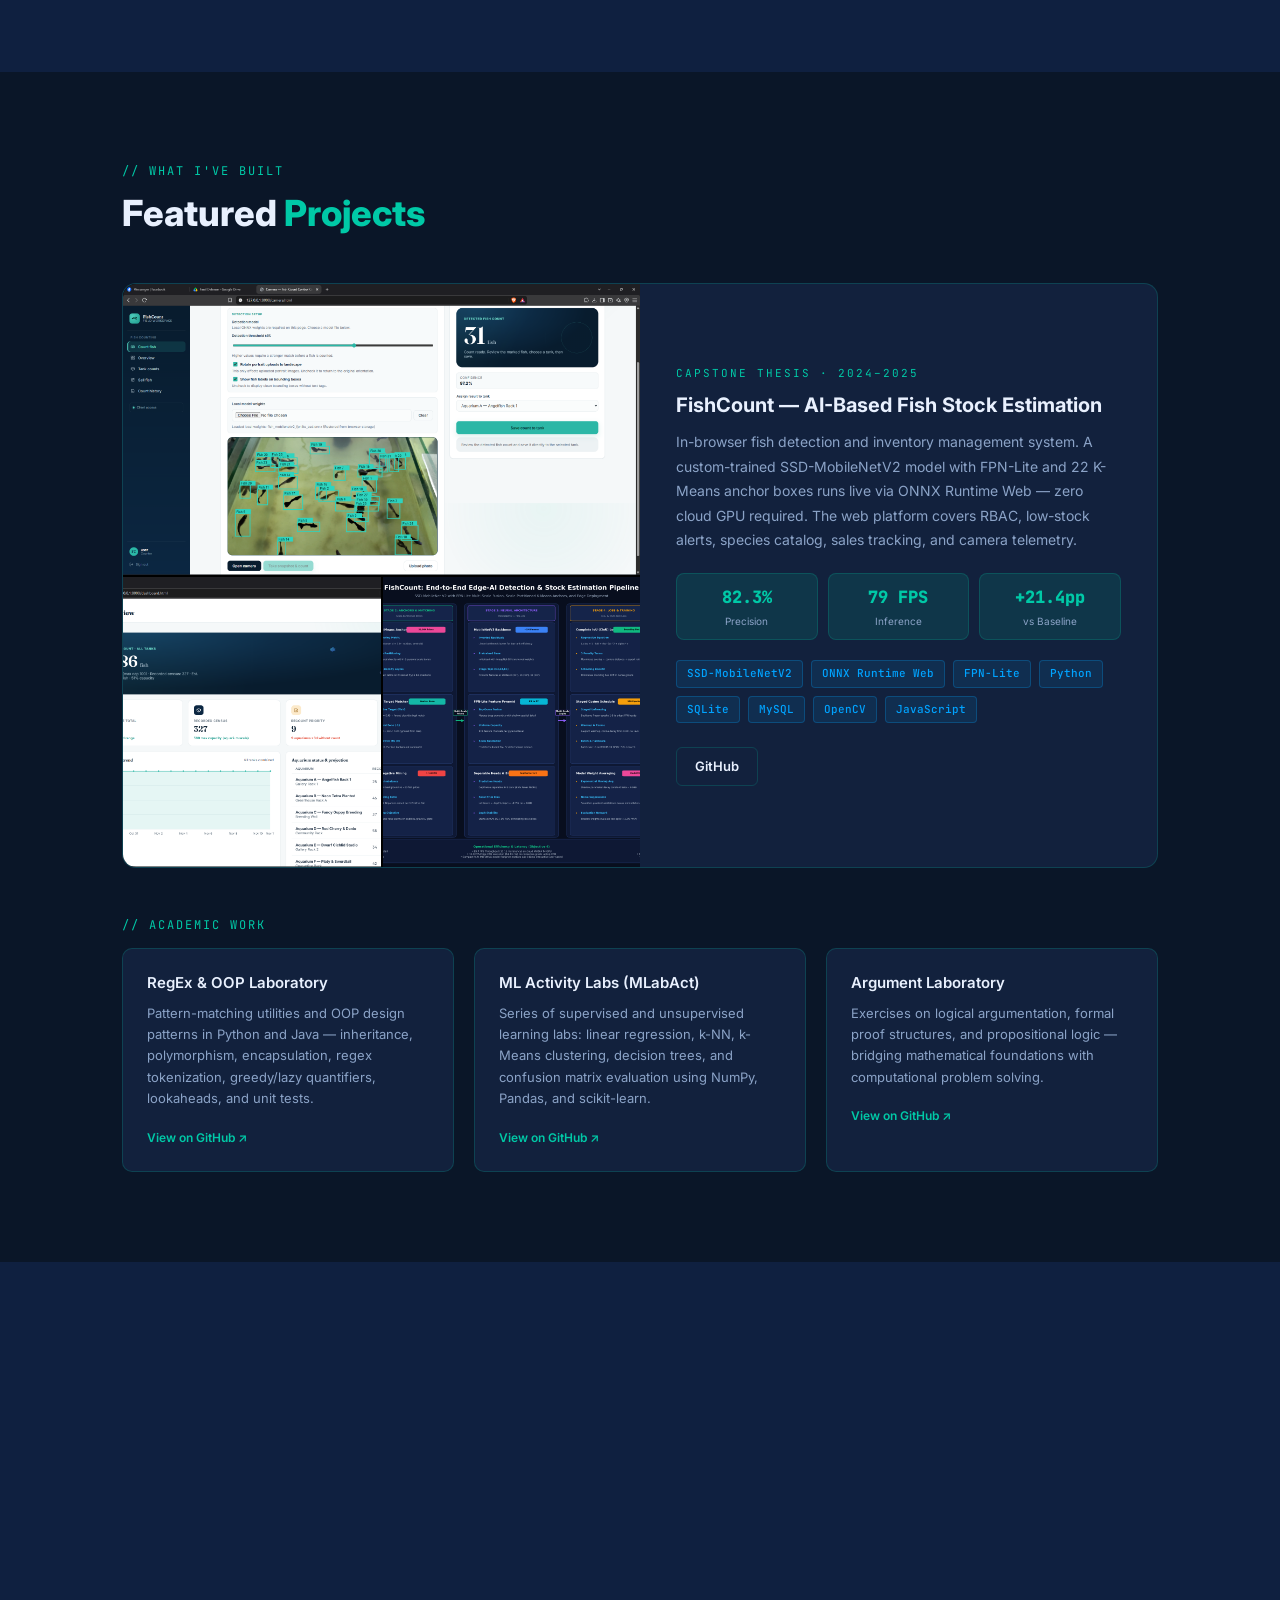
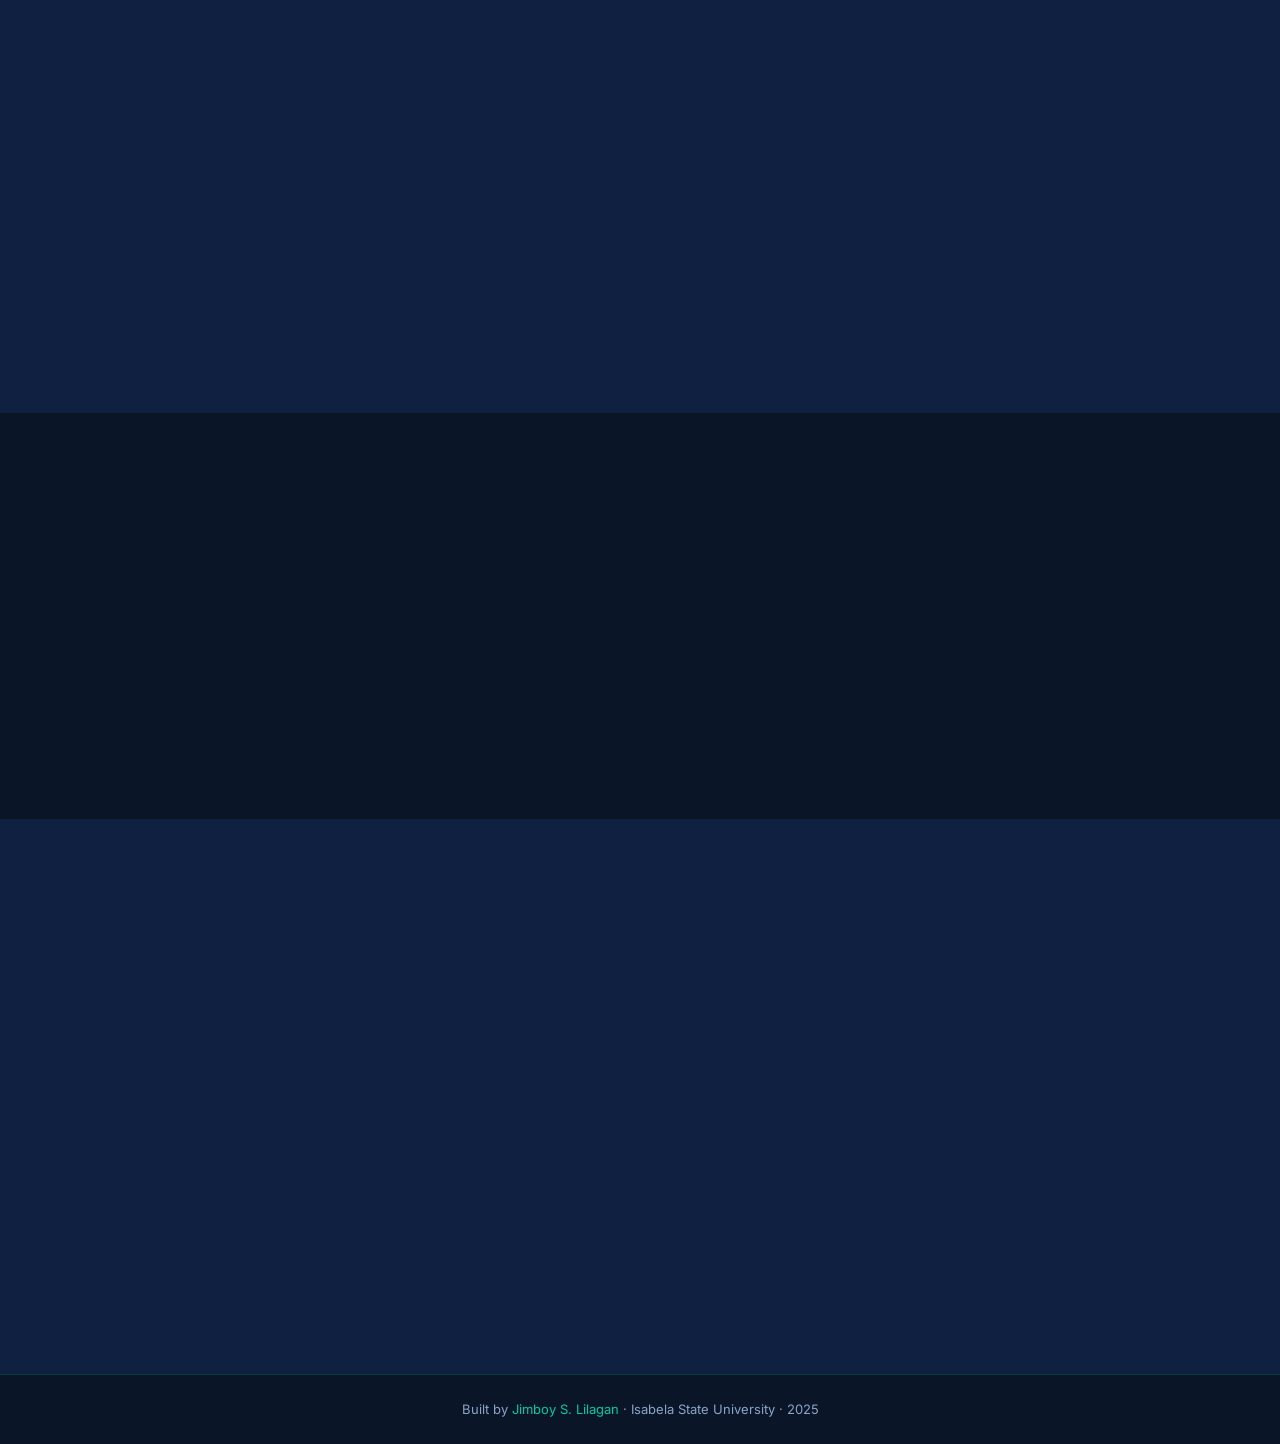
==== commit 9df4b416: "Remove emoji from portfolio and resume for cleaner ATS-friendly output" ====
--- a/index.html
+++ b/index.html
@@ -289,7 +289,7 @@
       transition: border-color 0.2s;
     }
     .highlight-card:hover { border-color: var(--accent); }
-    .highlight-icon { font-size: 22px; flex-shrink: 0; margin-top: 2px; }
+    .highlight-icon { display: none; }
     .highlight-title { font-weight: 600; font-size: 14px; color: var(--text); margin-bottom: 4px; }
     .highlight-desc { font-size: 13px; color: var(--text-muted); line-height: 1.6; }
 
@@ -399,7 +399,7 @@
       transition: border-color 0.2s, transform 0.2s;
     }
     .mini-card:hover { border-color: var(--accent); transform: translateY(-2px); }
-    .mini-icon { font-size: 24px; margin-bottom: 10px; }
+    .mini-icon { display: none; }
     .mini-title { font-size: 15px; font-weight: 600; color: var(--text); margin-bottom: 8px; }
     .mini-desc { font-size: 13px; color: var(--text-muted); line-height: 1.65; margin-bottom: 14px; }
     .mini-link { font-size: 12px; font-weight: 600; color: var(--accent); }
@@ -421,7 +421,7 @@
       transition: border-color 0.2s;
     }
     .skill-group:hover { border-color: var(--accent); }
-    .skill-group-icon { font-size: 26px; margin-bottom: 10px; }
+    .skill-group-icon { display: none; }
     .skill-group-title { font-size: 14px; font-weight: 700; color: var(--text); margin-bottom: 12px; }
     .skill-items-list { display: flex; flex-wrap: wrap; gap: 7px; }
     .skill-pill {
@@ -581,28 +581,28 @@
       </div>
       <div class="about-highlights">
         <div class="highlight-card">
-          <div class="highlight-icon">🎓</div>
+          <div class="highlight-icon"></div>
           <div>
             <div class="highlight-title">Isabela State University</div>
             <div class="highlight-desc">B.S. Computer Science – Data Mining Track<br>Echague, Isabela · 2023 – Expected 2026/2027</div>
           </div>
         </div>
         <div class="highlight-card">
-          <div class="highlight-icon">🧠</div>
+          <div class="highlight-icon"></div>
           <div>
             <div class="highlight-title">AI & Computer Vision</div>
             <div class="highlight-desc">SSD-MobileNetV2, ONNX Runtime Web, FPN-Lite, OpenCV, K-Means anchors, mAP evaluation</div>
           </div>
         </div>
         <div class="highlight-card">
-          <div class="highlight-icon">🌐</div>
+          <div class="highlight-icon"></div>
           <div>
             <div class="highlight-title">Full-Stack Web Development</div>
             <div class="highlight-desc">Python REST APIs, SQLite + MySQL, JavaScript ES6+, RBAC, responsive HTML/CSS</div>
           </div>
         </div>
         <div class="highlight-card">
-          <div class="highlight-icon">📍</div>
+          <div class="highlight-icon"></div>
           <div>
             <div class="highlight-title">Currently Available For</div>
             <div class="highlight-desc">OJT / Internship · Entry-Level Roles · Collaboration on open-source projects</div>
@@ -657,7 +657,7 @@
           <span class="tech-tag">JavaScript</span>
         </div>
         <div class="project-links">
-          <a href="https://github.com/LilaganJimboy" target="_blank" class="link-btn">🐙 GitHub</a>
+          <a href="https://github.com/LilaganJimboy" target="_blank" class="link-btn">GitHub</a>
         </div>
       </div>
     </div>
@@ -694,7 +694,7 @@
     <h2 class="section-title fade-in">Technical <span>Skills</span></h2>
     <div class="skills-grid fade-in">
       <div class="skill-group">
-        <div class="skill-group-icon">💻</div>
+        <div class="skill-group-icon"></div>
         <div class="skill-group-title">Languages</div>
         <div class="skill-items-list">
           <span class="skill-pill">Python</span>
@@ -802,9 +802,9 @@
         I'm actively looking for <strong style="color:var(--text)">OJT opportunities, internships, and entry-level roles</strong> in computer vision, full-stack development, or data engineering. Feel free to reach out — I'd love to collaborate!
       </p>
       <div class="contact-links">
-        <a href="mailto:lilaganjimboy24@gmail.com" class="contact-link primary">📧 Email Me</a>
-        <a href="https://github.com/LilaganJimboy" target="_blank" class="contact-link">🐙 GitHub</a>
-        <a href="resume.html" class="contact-link">📄 Resume</a>
+        <a href="mailto:lilaganjimboy24@gmail.com" class="contact-link primary">Email Me</a>
+        <a href="https://github.com/LilaganJimboy" target="_blank" class="contact-link">GitHub</a>
+        <a href="resume.html" class="contact-link">Resume</a>
       </div>
     </div>
   </div>
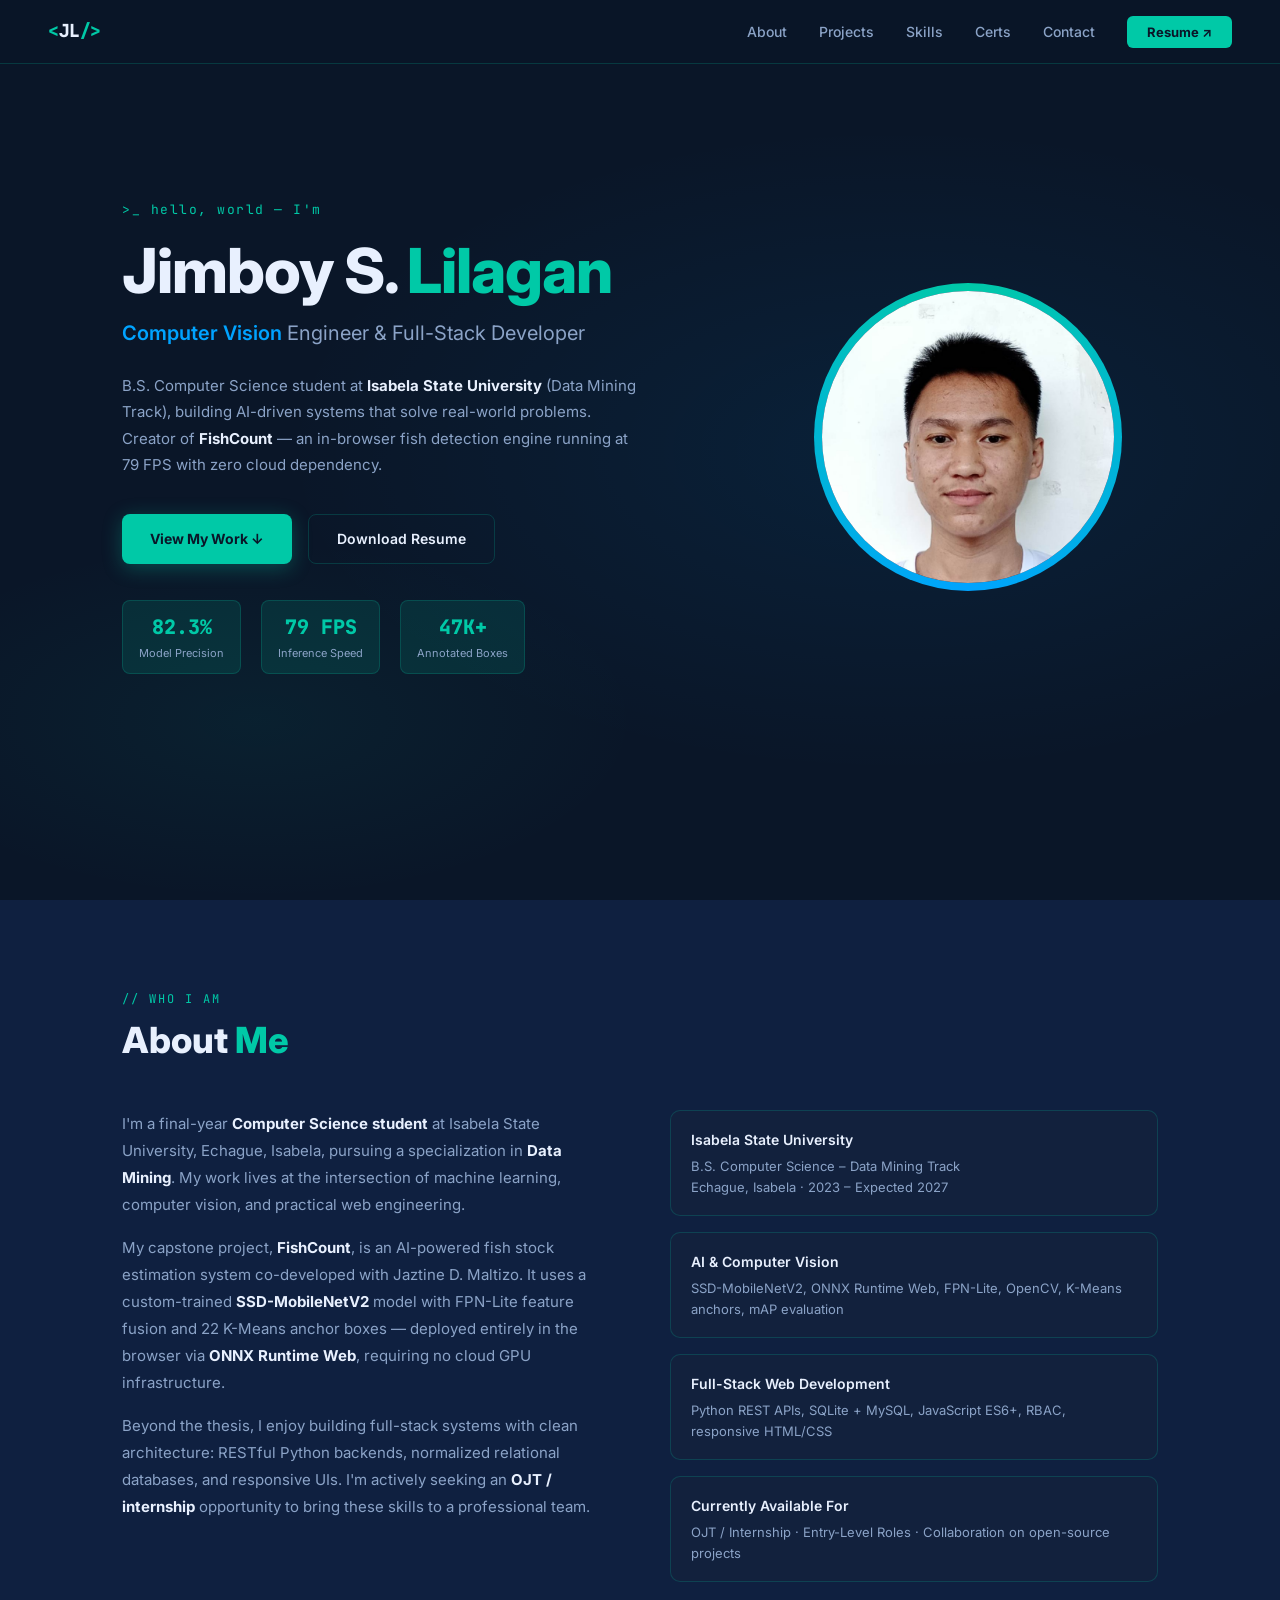
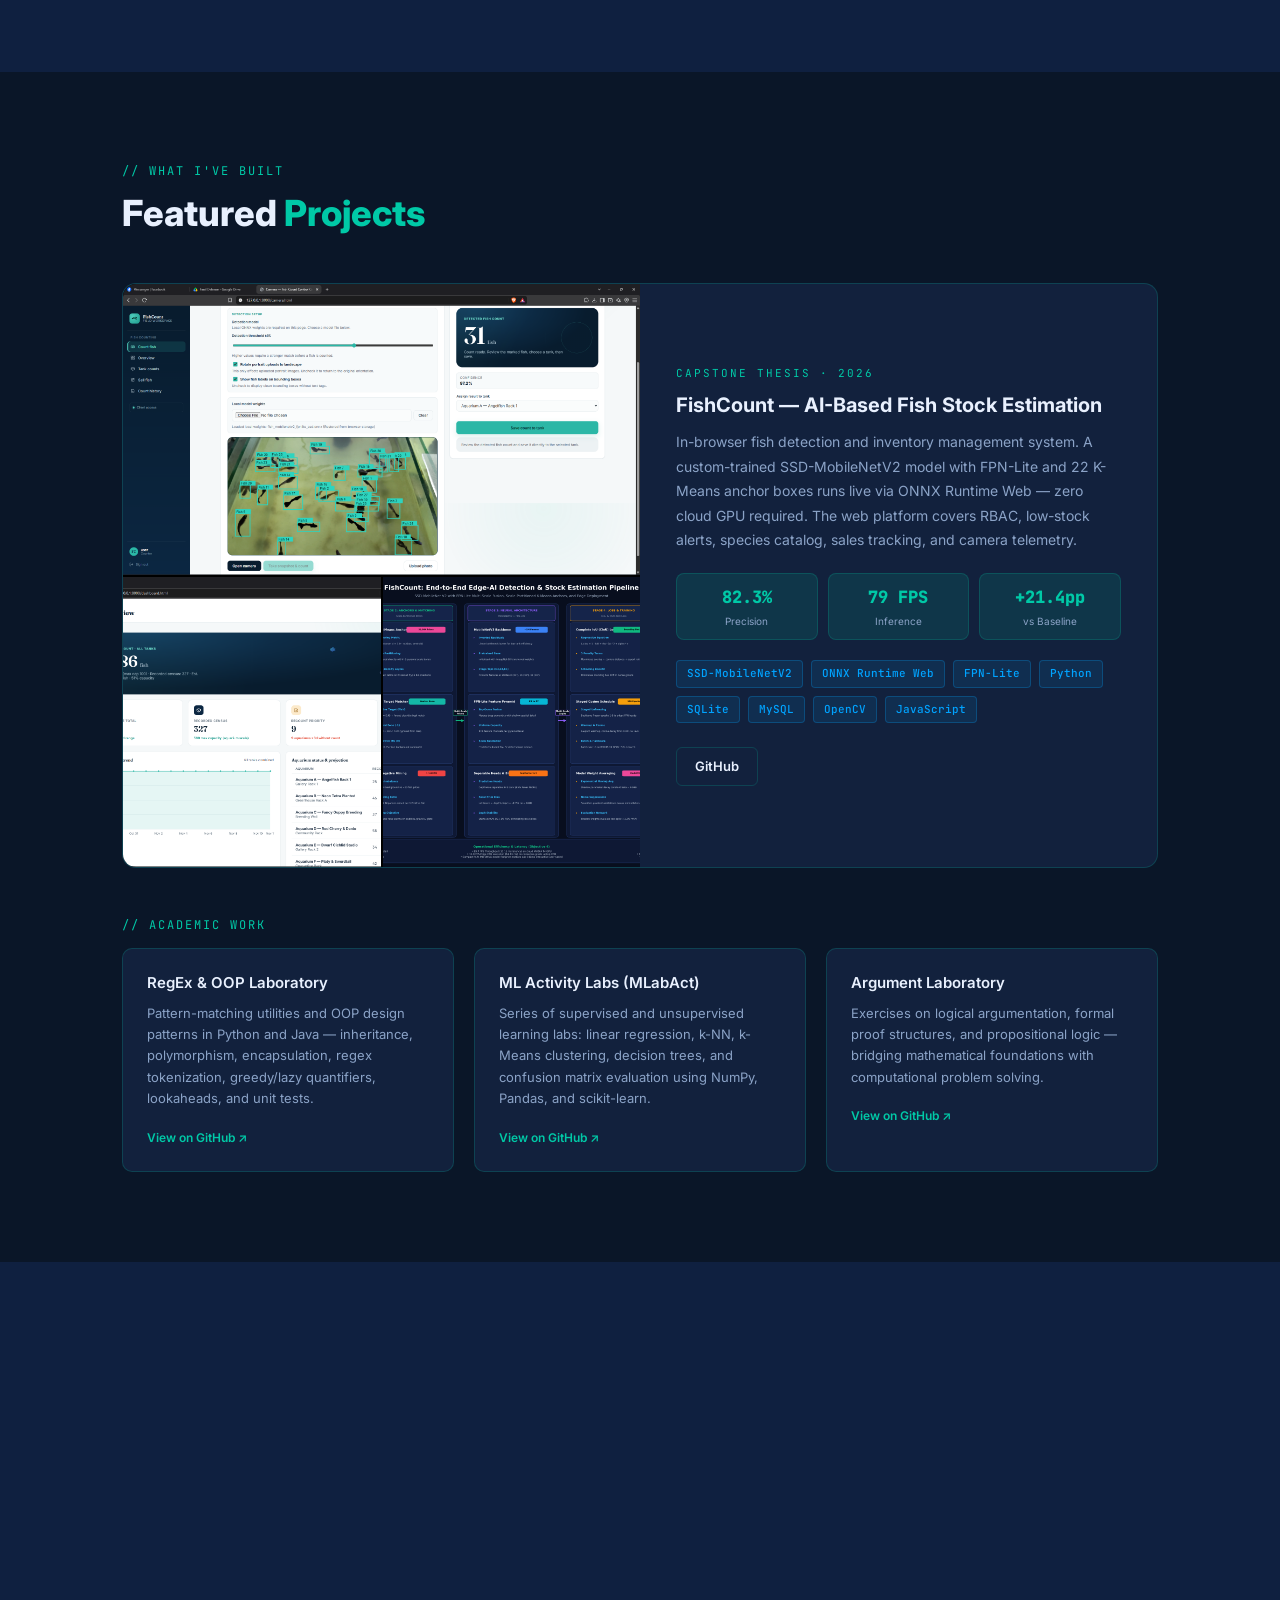
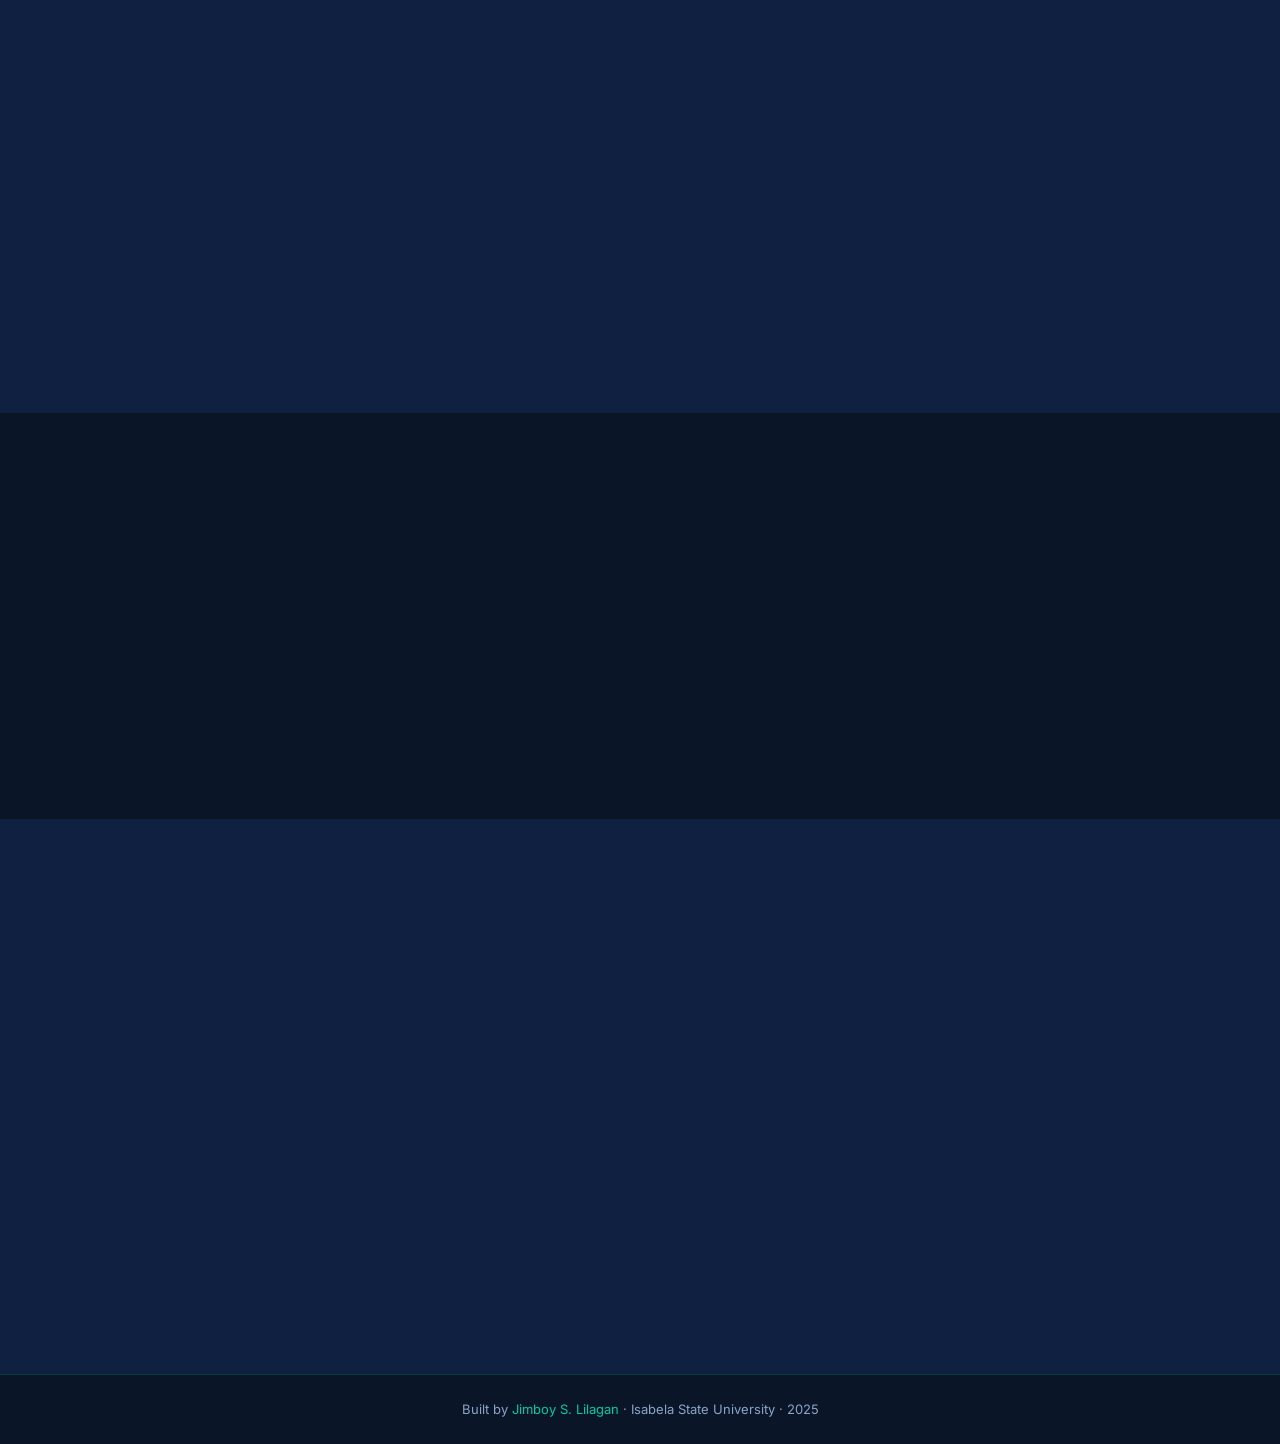
==== commit 24465c08: "Update graduation year to 2027 and FishCount project year to 2026" ====
--- a/index.html
+++ b/index.html
@@ -584,7 +584,7 @@
           <div class="highlight-icon"></div>
           <div>
             <div class="highlight-title">Isabela State University</div>
-            <div class="highlight-desc">B.S. Computer Science – Data Mining Track<br>Echague, Isabela · 2023 – Expected 2026/2027</div>
+            <div class="highlight-desc">B.S. Computer Science – Data Mining Track<br>Echague, Isabela · 2023 – Expected 2027</div>
           </div>
         </div>
         <div class="highlight-card">
@@ -627,7 +627,7 @@
         <img src="fishcount/ai_pipeline.png" alt="AI Pipeline">
       </div>
       <div class="project-info">
-        <div class="project-label">Capstone Thesis · 2024–2025</div>
+        <div class="project-label">Capstone Thesis · 2026</div>
         <h3 class="project-title">FishCount — AI-Based Fish Stock Estimation</h3>
         <p class="project-desc">
           In-browser fish detection and inventory management system. A custom-trained SSD-MobileNetV2 model with FPN-Lite and 22 K-Means anchor boxes runs live via ONNX Runtime Web — zero cloud GPU required. The web platform covers RBAC, low-stock alerts, species catalog, sales tracking, and camera telemetry.
